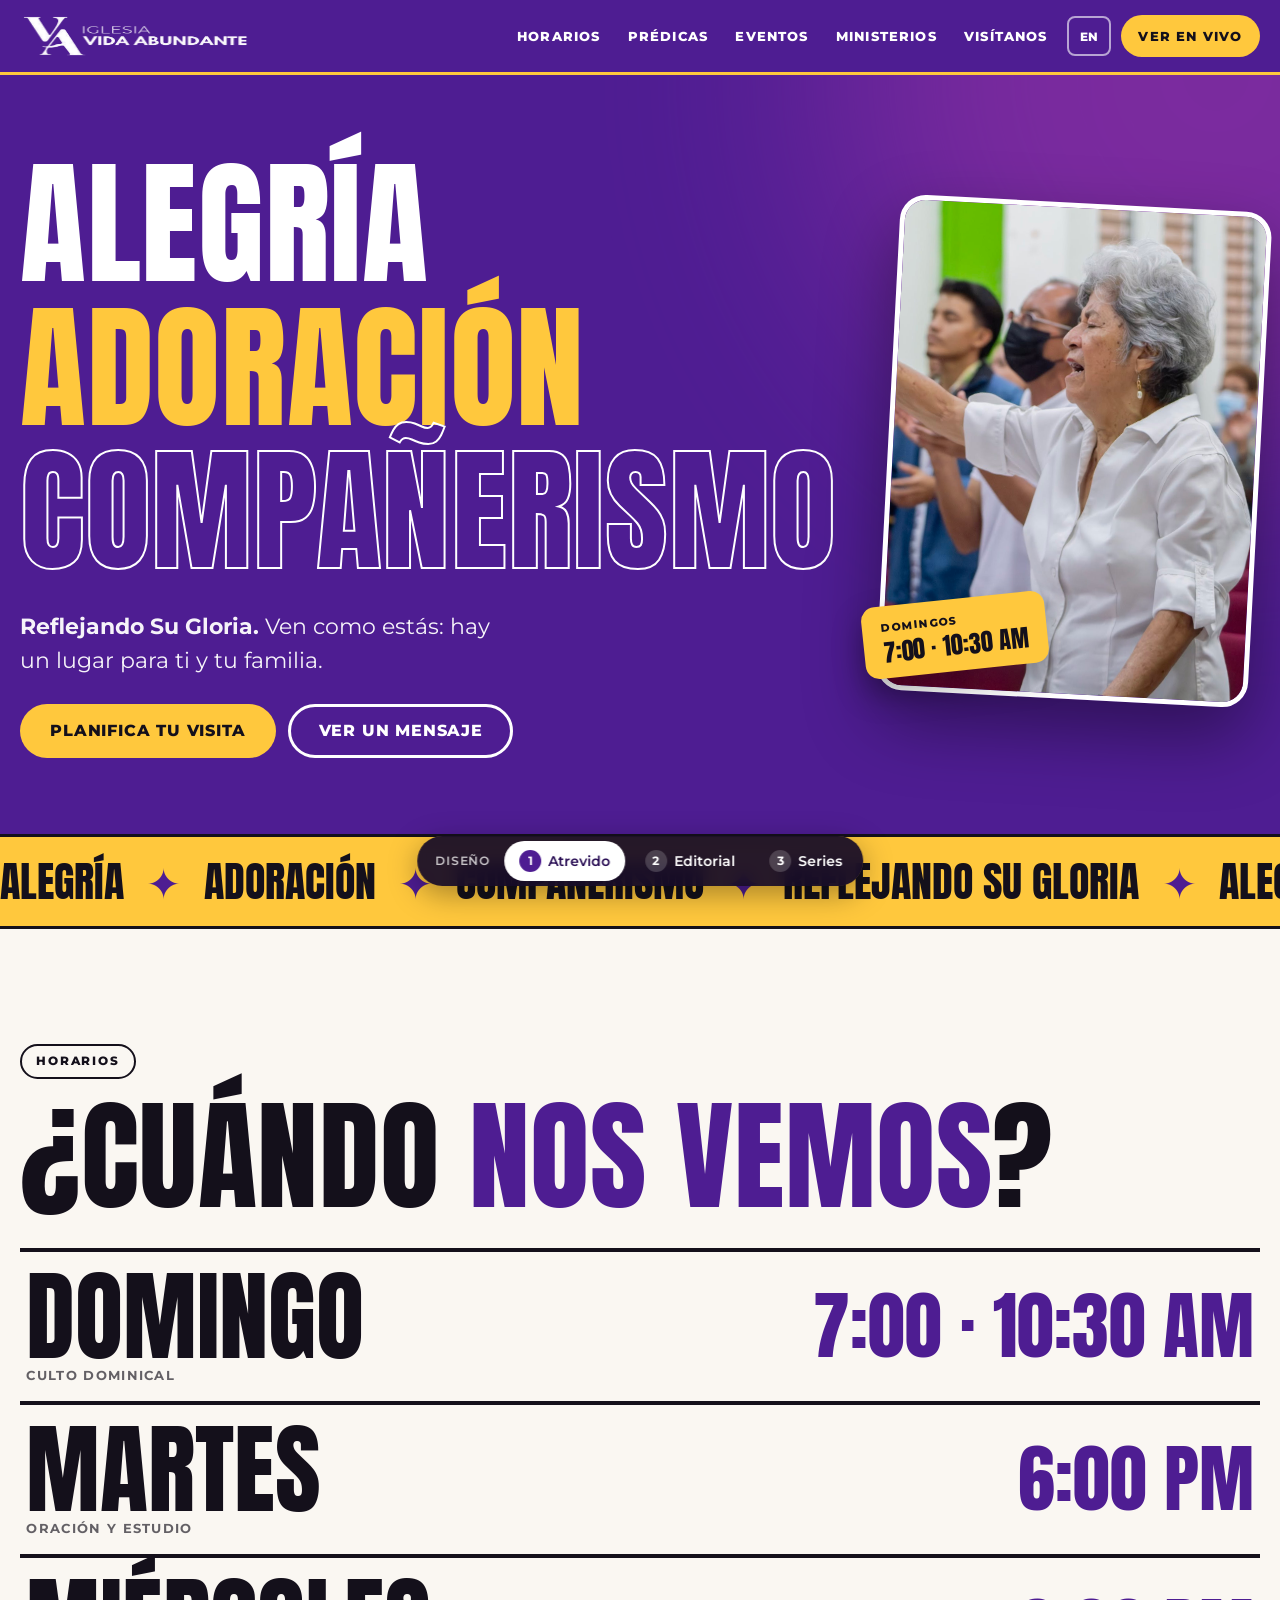
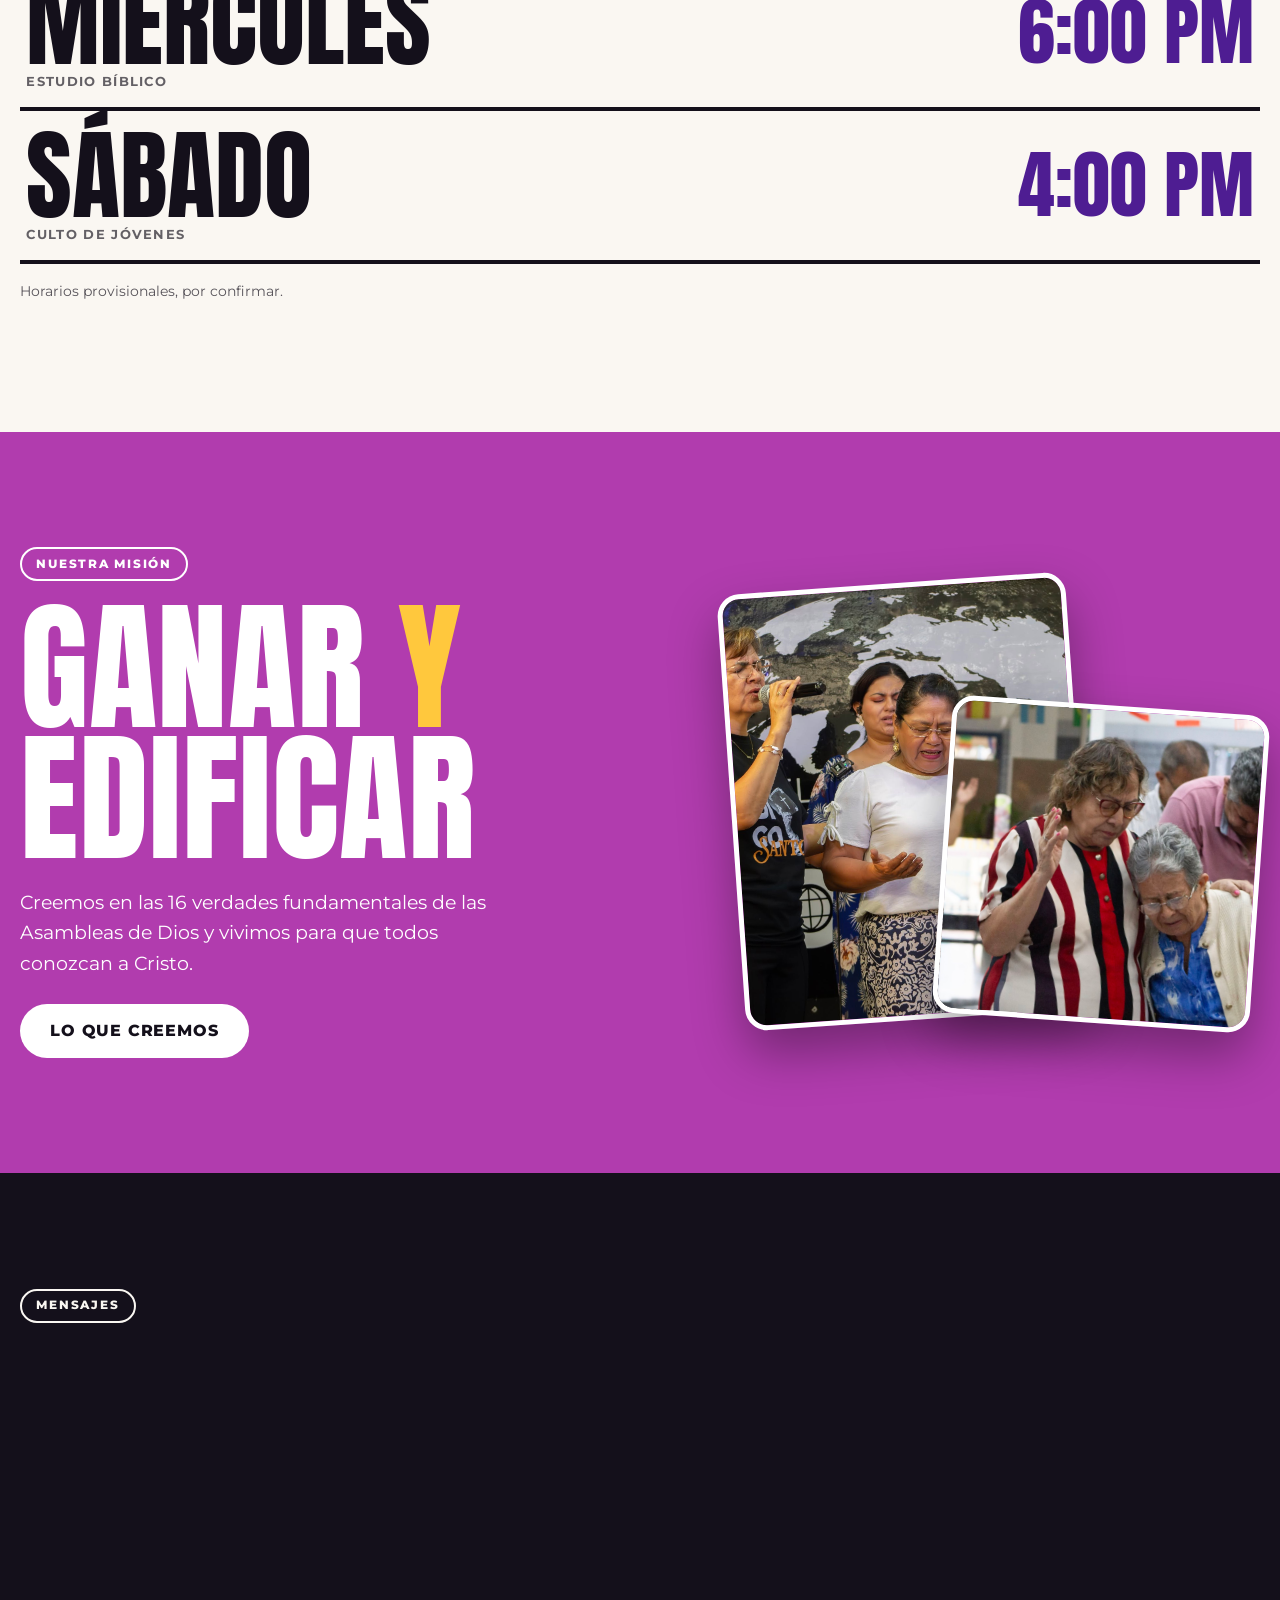
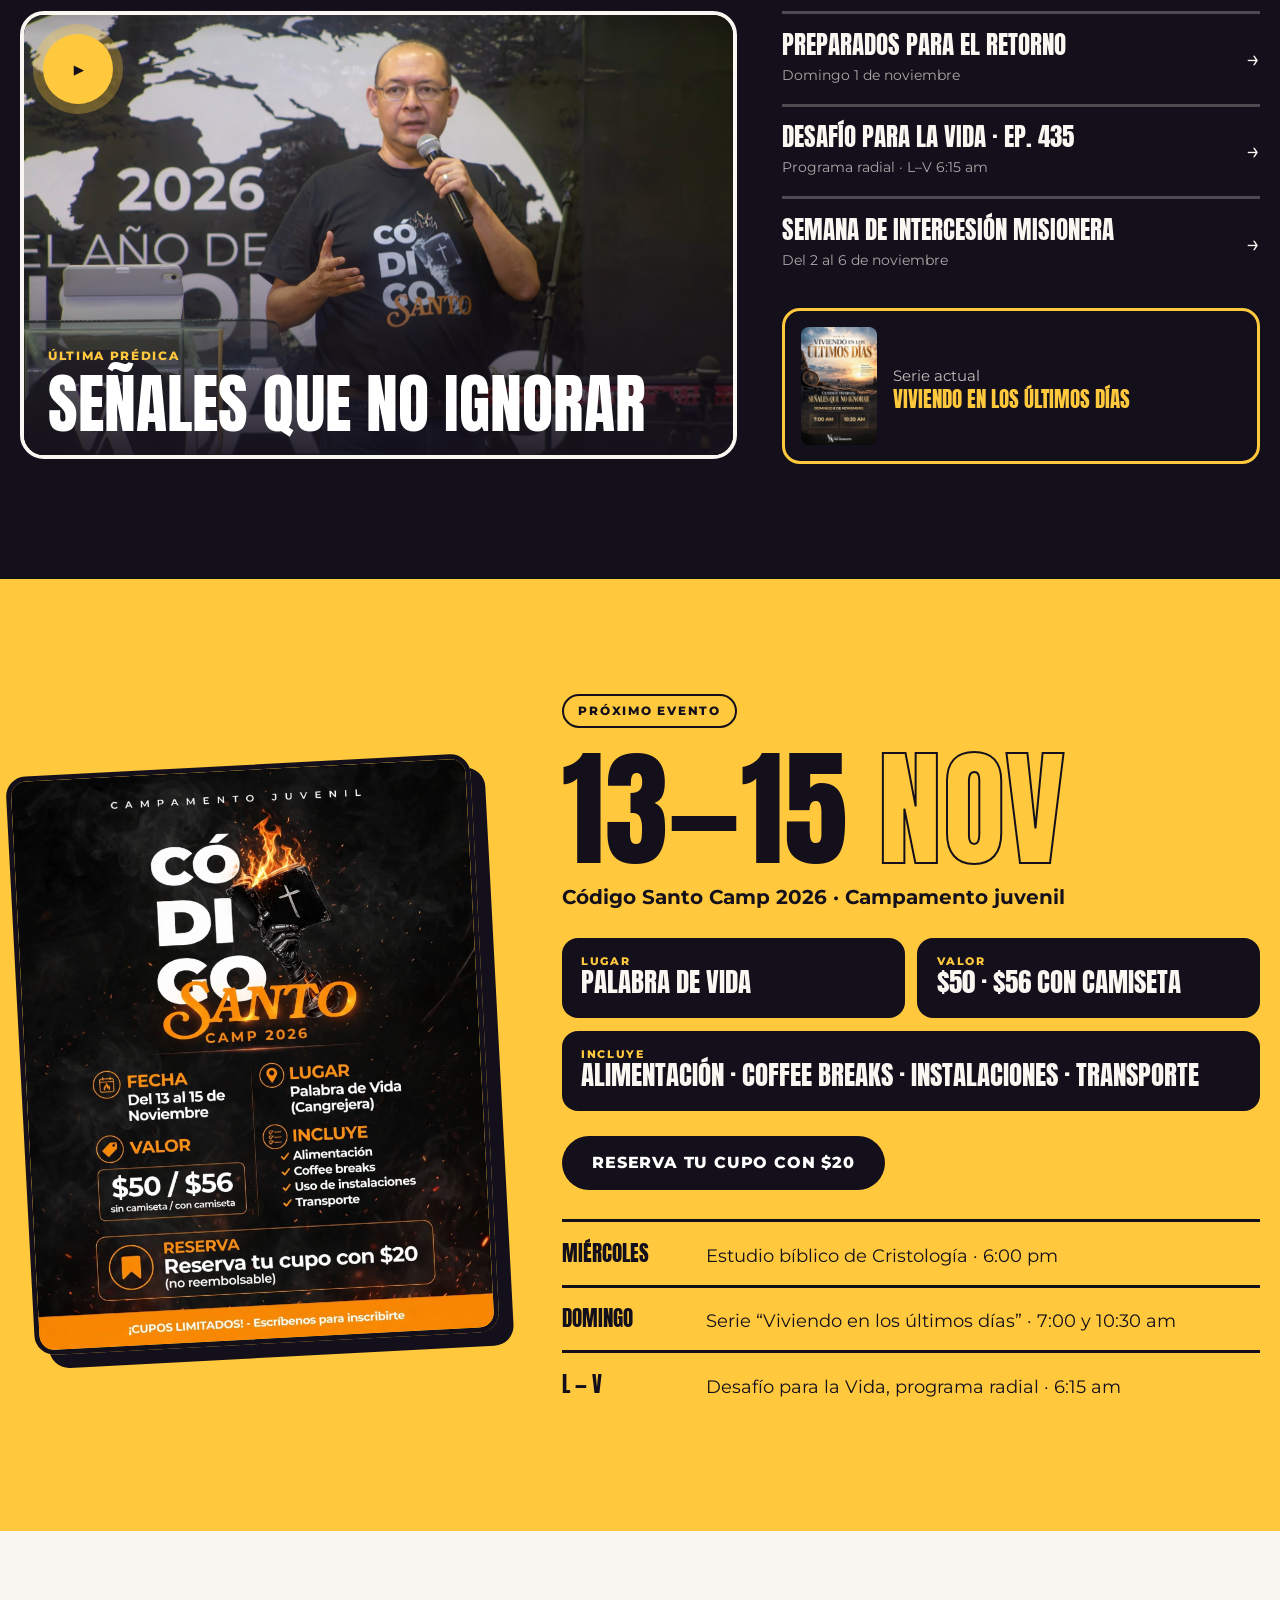
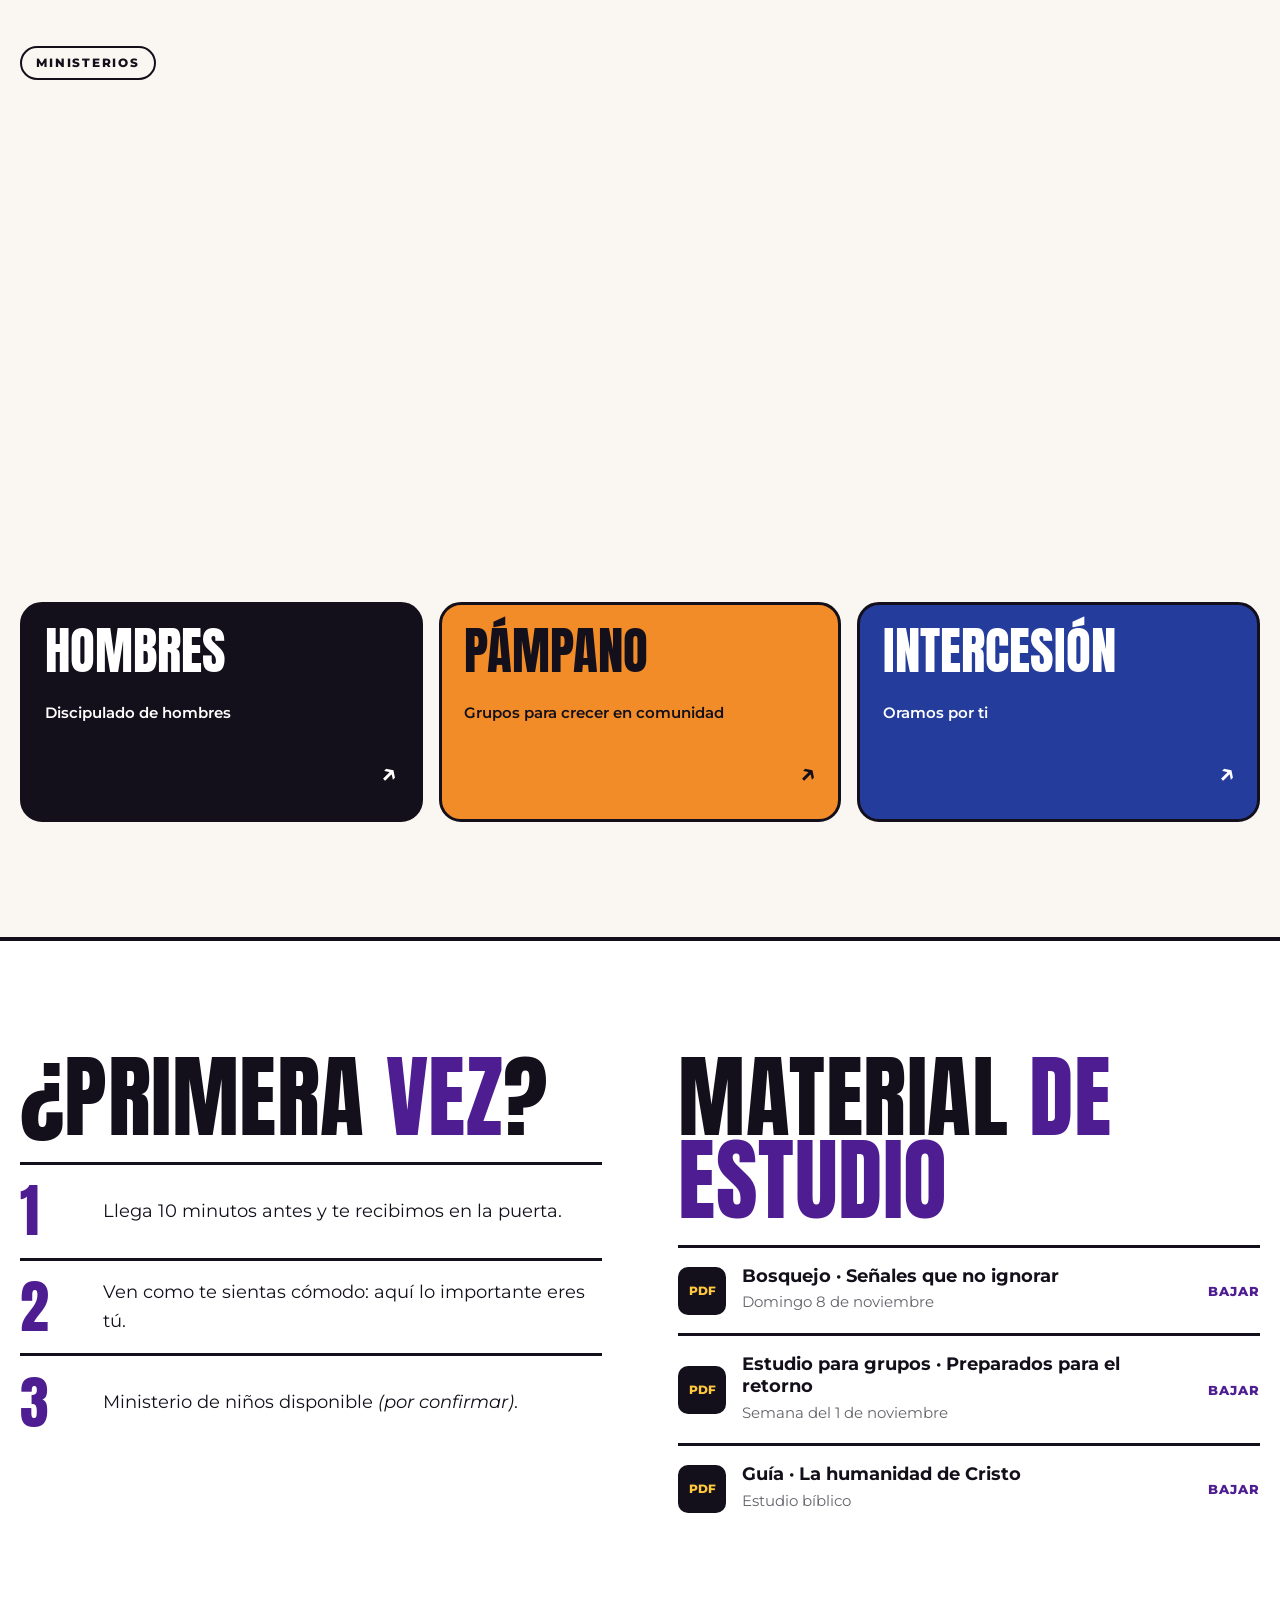
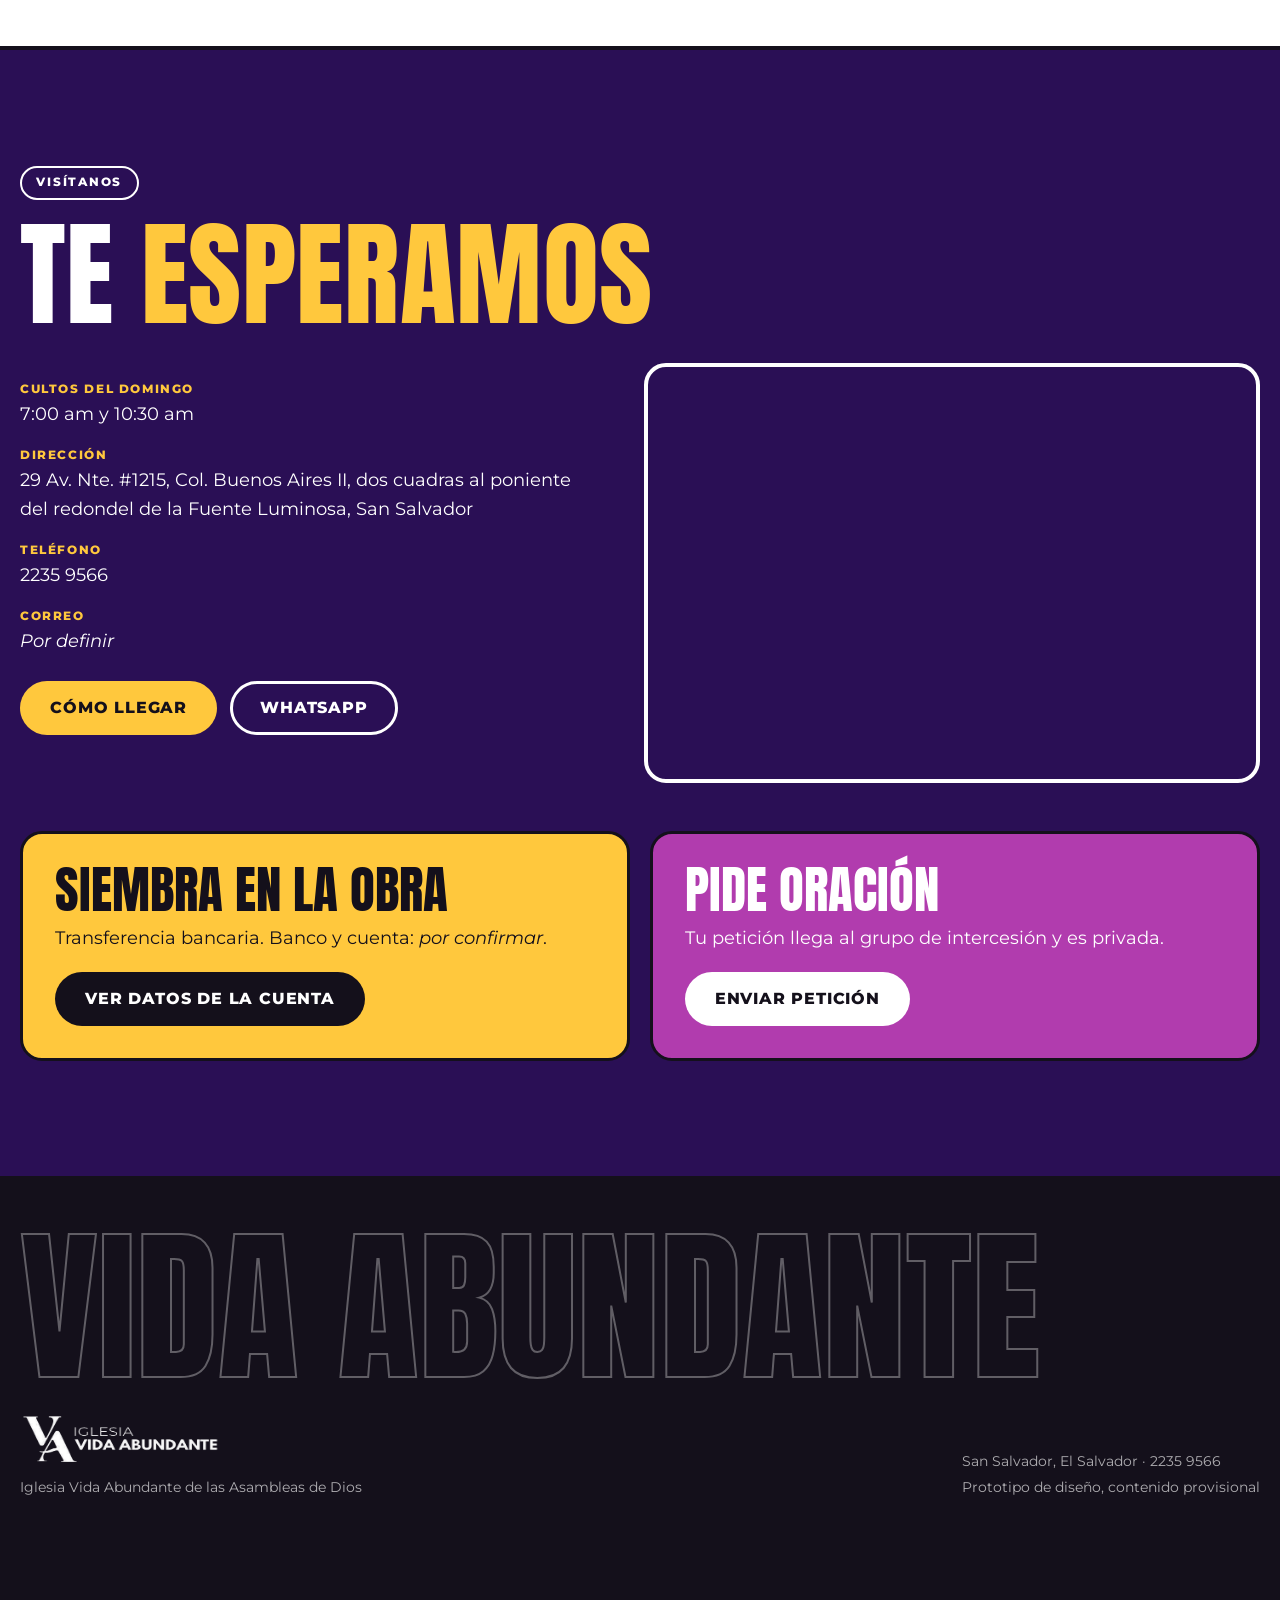
==== home-atrevido.html @ bcc6926d "Reemplazar Vibrante por Tipografico atrevido (letras enormes, bloques de color) Co-Authored-By: Clau" ====
<!doctype html>
<html lang="es">
<head>
<meta charset="utf-8">
<meta name="viewport" content="width=device-width,initial-scale=1">
<meta name="robots" content="noindex,nofollow">
<meta name="theme-color" content="#4E1D92">
<title>Iglesia Vida Abundante · Versión 1 Atrevido</title>
<link rel="icon" href="assets/monograma-blanco.png">
<link rel="preconnect" href="https://fonts.googleapis.com"><link rel="preconnect" href="https://fonts.gstatic.com" crossorigin>
<link href="https://fonts.googleapis.com/css2?family=Anton&family=Montserrat:wght@400;500;600;700;800&display=swap" rel="stylesheet">
<link rel="stylesheet" href="css/base.css">
<link rel="stylesheet" href="css/atrevido.css">
<script>document.documentElement.classList.add('js')</script>
</head>
<body data-version="atrevido">
<a class="skip" href="#contenido">Saltar al contenido</a>

<header class="hd" id="inicio">
  <div class="wrap">
    <a href="#inicio" aria-label="Iglesia Vida Abundante, inicio"><img src="assets/logo-blanco.png" alt="Iglesia Vida Abundante" width="230" height="71"></a>
    <button class="menu-btn" aria-expanded="false">Menú</button>
    <nav class="nav" data-nav aria-label="Principal">
      <a href="#horarios" data-en="Schedule">Horarios</a>
      <a href="#predicas" data-en="Messages">Prédicas</a>
      <a href="#eventos" data-en="Events">Eventos</a>
      <a href="#ministerios" data-en="Ministries">Ministerios</a>
      <a href="#visitanos" data-en="Visit us">Visítanos</a>
      <button class="lang" data-lang-toggle type="button">EN</button>
      <a class="live" href="https://www.youtube.com/" target="_blank" rel="noopener" data-en="Watch live">Ver en vivo</a>
    </nav>
  </div>
</header>

<main id="contenido">

<section class="hero" aria-label="Bienvenida">
  <div class="wrap">
    <div>
      <div class="words" aria-label="Alegría, Adoración, Compañerismo">
        <span class="big w1" data-en="Joy">Alegría</span>
        <span class="big w2" data-en="Worship">Adoración</span>
        <span class="big w3" data-en="Fellowship">Compañerismo</span>
      </div>
      <p class="sub"><b>Reflejando Su Gloria.</b> <span data-en="Come as you are: there is a place for you and your family.">Ven como estás: hay un lugar para ti y tu familia.</span></p>
      <div class="cta"><a class="btn btn-gold" href="#horarios" data-en="Plan your visit">Planifica tu visita</a><a class="btn btn-out" href="#predicas" data-en="Watch a message">Ver un mensaje</a></div>
    </div>
    <div class="pic">
      <img class="ph" src="assets/fotos/congregacion.jpg" alt="Hermana adorando con la mano levantada durante el culto" width="2048" height="1365">
      <div class="sticker"><small>Domingos</small>7:00 · 10:30 am</div>
    </div>
  </div>
</section>

<div class="marq" aria-hidden="true"><div class="tr">
  <span>Alegría<i>✦</i>Adoración<i>✦</i>Compañerismo<i>✦</i>Reflejando Su Gloria<i>✦</i></span><span>Alegría<i>✦</i>Adoración<i>✦</i>Compañerismo<i>✦</i>Reflejando Su Gloria<i>✦</i></span><span>Alegría<i>✦</i>Adoración<i>✦</i>Compañerismo<i>✦</i>Reflejando Su Gloria<i>✦</i></span><span>Alegría<i>✦</i>Adoración<i>✦</i>Compañerismo<i>✦</i>Reflejando Su Gloria<i>✦</i></span>
</div></div>

<section class="blk" id="horarios">
  <div class="wrap">
    <span class="tag" data-en="Schedule">Horarios</span>
    <h2 class="big" style="font-size:clamp(3rem,9.5vw,8rem)">¿Cuándo <span style="color:var(--purple)">nos vemos</span>?</h2>
    <div class="sched rv">
      <div class="r"><div><span class="d">Domingo</span><small>Culto dominical</small></div><span class="t">7:00 · 10:30 am</span></div>
      <div class="r"><div><span class="d">Martes</span><small>Oración y estudio</small></div><span class="t">6:00 pm</span></div>
      <div class="r"><div><span class="d">Miércoles</span><small>Estudio bíblico</small></div><span class="t">6:00 pm</span></div>
      <div class="r"><div><span class="d">Sábado</span><small>Culto de jóvenes</small></div><span class="t">4:00 pm</span></div>
    </div>
    <p class="note">Horarios provisionales, por confirmar.</p>
  </div>
</section>

<section class="blk mision" aria-label="Nuestra misión">
  <div class="wrap">
    <div class="rv">
      <span class="tag">Nuestra misión</span>
      <h2 class="big">Ganar <em>y</em> edificar</h2>
      <p>Creemos en las 16 verdades fundamentales de las Asambleas de Dios y vivimos para que todos conozcan a Cristo.</p>
      <a class="btn btn-white" href="#">Lo que creemos</a>
    </div>
    <div class="stack rv">
      <img class="a" src="assets/fotos/tarima-oracion.jpg" alt="Equipo orando junto en la tarima" loading="lazy" width="2048" height="1365">
      <img class="b" src="assets/fotos/mujeres-oracion.jpg" alt="Dos hermanas orando juntas" loading="lazy" width="2048" height="1365">
    </div>
  </div>
</section>

<section class="blk mens" id="predicas">
  <div class="wrap">
    <span class="tag" data-en="Messages">Mensajes</span>
    <h2 class="big rv"><span class="out">Escucha.</span> Estudia. <em>Comparte.</em></h2>
    <div class="mgrid">
      <a class="feat rv" href="https://www.youtube.com/" target="_blank" rel="noopener" aria-label="Ver la última prédica en YouTube">
        <img src="assets/fotos/pastor.jpg" alt="El pastor predicando" loading="lazy" width="2048" height="1365">
        <span class="play" aria-hidden="true">▶</span>
        <div class="in"><small data-en="Latest message">Última prédica</small><h3>Señales que no ignorar</h3></div>
      </a>
      <div class="rv">
        <ul class="mlist">
          <li><a href="#"><span><b>Preparados para el retorno</b><small>Domingo 1 de noviembre</small></span><span class="ar" aria-hidden="true">→</span></a></li>
          <li><a href="#"><span><b>Desafío para la Vida · Ep. 435</b><small>Programa radial · L–V 6:15 am</small></span><span class="ar" aria-hidden="true">→</span></a></li>
          <li><a href="#"><span><b>Semana de Intercesión Misionera</b><small>Del 2 al 6 de noviembre</small></span><span class="ar" aria-hidden="true">→</span></a></li>
        </ul>
        <a class="serie" href="#"><img src="assets/fotos/serie-ultimos-dias.jpg" alt="Afiche de la serie" loading="lazy" width="152" height="236"><span><small>Serie actual</small><b>Viviendo en los últimos días</b></span></a>
      </div>
    </div>
  </div>
</section>

<section class="blk evt" id="eventos">
  <div class="wrap">
    <a class="poster rv" href="#"><img src="assets/fotos/camp.jpg" alt="Afiche del Código Santo Camp 2026" loading="lazy" width="1280" height="1600"></a>
    <div class="rv">
      <span class="tag" data-en="Next event">Próximo evento</span>
      <h2 class="big">13—15 <span class="out">nov</span></h2>
      <p style="font-size:1.25rem;margin:.8rem 0 0;font-weight:700">Código Santo Camp 2026 · Campamento juvenil</p>
      <div class="chips">
        <div class="chip"><small>Lugar</small><b>Palabra de Vida</b></div>
        <div class="chip"><small>Valor</small><b>$50 · $56 con camiseta</b></div>
        <div class="chip wide"><small>Incluye</small><b>Alimentación · Coffee breaks · Instalaciones · Transporte</b></div>
      </div>
      <a class="btn btn-ink" href="#">Reserva tu cupo con $20</a>
      <ul class="others">
        <li><b>Miércoles</b><span>Estudio bíblico de Cristología · 6:00 pm</span></li>
        <li><b>Domingo</b><span>Serie “Viviendo en los últimos días” · 7:00 y 10:30 am</span></li>
        <li><b>L — V</b><span>Desafío para la Vida, programa radial · 6:15 am</span></li>
      </ul>
    </div>
  </div>
</section>

<section class="blk mins" id="ministerios">
  <div class="wrap">
    <span class="tag" data-en="Ministries">Ministerios</span>
    <h2 class="big rv">Un lugar para <em>cada etapa</em></h2>
    <div class="mgrid2">
      <a class="mn c1 rv" href="#"><b>Niños</b><span>Los pequeños también adoran</span><span class="go" aria-hidden="true">↗</span></a>
      <a class="mn c2 rv" href="#"><b>Jóvenes</b><span>Worship juvenil · sábados 4:00 pm</span><span class="go" aria-hidden="true">↗</span></a>
      <a class="mn c3 rv" href="#"><b>Mujeres</b><span>Discipulado de mujeres</span><span class="go" aria-hidden="true">↗</span></a>
      <a class="mn c4 rv" href="#"><b>Hombres</b><span>Discipulado de hombres</span><span class="go" aria-hidden="true">↗</span></a>
      <a class="mn c5 rv" href="#"><b>Pámpano</b><span>Grupos para crecer en comunidad</span><span class="go" aria-hidden="true">↗</span></a>
      <a class="mn c6 rv" href="#"><b>Intercesión</b><span>Oramos por ti</span><span class="go" aria-hidden="true">↗</span></a>
    </div>
  </div>
</section>

<section class="blk pm" id="primera-vez">
  <div class="wrap">
    <div class="rv">
      <h2 class="big">¿Primera <em>vez</em>?</h2>
      <ol class="steps">
        <li><span>Llega 10 minutos antes y te recibimos en la puerta.</span></li>
        <li><span>Ven como te sientas cómodo: aquí lo importante eres tú.</span></li>
        <li><span>Ministerio de niños disponible <i>(por confirmar)</i>.</span></li>
      </ol>
    </div>
    <div class="rv">
      <h2 class="big">Material <em>de estudio</em></h2>
      <ul class="pdfs">
        <li><a href="#"><span class="ic">PDF</span><span><b>Bosquejo · Señales que no ignorar</b><small>Domingo 8 de noviembre</small></span><span class="dl">Bajar</span></a></li>
        <li><a href="#"><span class="ic">PDF</span><span><b>Estudio para grupos · Preparados para el retorno</b><small>Semana del 1 de noviembre</small></span><span class="dl">Bajar</span></a></li>
        <li><a href="#"><span class="ic">PDF</span><span><b>Guía · La humanidad de Cristo</b><small>Estudio bíblico</small></span><span class="dl">Bajar</span></a></li>
      </ul>
    </div>
  </div>
</section>

<section class="blk vis" id="visitanos">
  <div class="wrap">
    <span class="tag" data-en="Visit us">Visítanos</span>
    <h2 class="big rv">Te <em>esperamos</em></h2>
    <div class="vgrid">
      <div class="rv">
        <dl>
          <dt>Cultos del domingo</dt><dd>7:00 am y 10:30 am</dd>
          <dt>Dirección</dt><dd>29 Av. Nte. #1215, Col. Buenos Aires II, dos cuadras al poniente del redondel de la Fuente Luminosa, San Salvador</dd>
          <dt>Teléfono</dt><dd>2235 9566</dd>
          <dt>Correo</dt><dd><i>Por definir</i></dd>
        </dl>
        <div class="cta"><a class="btn btn-gold" href="https://www.google.com/maps/search/?api=1&query=29+Av+Nte+1215+San+Salvador" target="_blank" rel="noopener" data-en="How to get here">Cómo llegar</a><a class="btn btn-out" href="#">WhatsApp</a></div>
      </div>
      <iframe class="map rv" title="Mapa de la iglesia" loading="lazy" src="https://maps.google.com/maps?q=29+Av+Nte+1215+San+Salvador+El+Salvador&output=embed"></iframe>
    </div>
    <div class="pair">
      <div class="cardx g rv"><h3>Siembra en la obra</h3><p>Transferencia bancaria. Banco y cuenta: <i>por confirmar</i>.</p><a class="btn btn-ink" href="#">Ver datos de la cuenta</a></div>
      <div class="cardx m rv"><h3>Pide oración</h3><p>Tu petición llega al grupo de intercesión y es privada.</p><a class="btn btn-white" href="#">Enviar petición</a></div>
    </div>
  </div>
</section>
</main>

<footer>
  <div class="wrap" style="display:block"><p class="huge" aria-hidden="true">Vida Abundante</p></div>
  <div class="wrap">
    <div><img src="assets/logo-blanco.png" alt="Iglesia Vida Abundante" width="200" height="62"><p>Iglesia Vida Abundante de las Asambleas de Dios</p></div>
    <div><p>San Salvador, El Salvador · 2235 9566</p><p>Prototipo de diseño, contenido provisional</p></div>
  </div>
</footer>

<script>
(function(){
  var els=[].slice.call(document.querySelectorAll('.rv'));
  if('IntersectionObserver' in window && !matchMedia('(prefers-reduced-motion: reduce)').matches){
    var io=new IntersectionObserver(function(es){es.forEach(function(e){if(e.isIntersecting){e.target.classList.add('in');io.unobserve(e.target)}})},{threshold:.1});
    els.forEach(function(e){io.observe(e)});
  } else { els.forEach(function(e){e.classList.add('in')}); }
})();
</script>
<script src="js/common.js"></script>
</body>
</html>
---- css/base.css ----
/* Base compartida por las 3 versiones */
:root{
  --p900:#2a0f55; --p800:#3a1470; --p700:#4E1D92; --p600:#612499; --p500:#70279A;
  --m500:#9534A7; --m400:#B13CAE; --gold:#FFC83D; --orange:#F28C28; --ink:#1c1230; --paper:#fff;
}
*,*::before,*::after{box-sizing:border-box}
html{scroll-behavior:smooth;-webkit-text-size-adjust:100%}
body{margin:0;font-family:'Montserrat',system-ui,-apple-system,'Segoe UI',sans-serif;font-size:17px;line-height:1.6;color:var(--ink);background:#fff;padding-bottom:84px}
img,svg,iframe,video{max-width:100%}
img{height:auto}
a{color:inherit}
h1,h2,h3,h4{line-height:1.15;margin:0 0 .5em}
p{margin:0 0 1em}
.container{width:min(1160px,100% - 2rem);margin-inline:auto}
.sr-only{position:absolute;width:1px;height:1px;overflow:hidden;clip:rect(0 0 0 0);white-space:nowrap}
.btn{display:inline-flex;align-items:center;justify-content:center;gap:.5rem;min-height:48px;padding:.7rem 1.4rem;border-radius:999px;font:700 1rem/1 'Montserrat',sans-serif;text-decoration:none;border:2px solid transparent;cursor:pointer;transition:transform .15s,box-shadow .15s,background .15s}
.btn:hover{transform:translateY(-2px)}
.btn:focus-visible,a:focus-visible,button:focus-visible,summary:focus-visible,input:focus-visible,textarea:focus-visible{outline:3px solid var(--gold);outline-offset:3px}
.skip{position:absolute;left:-999px;top:0;background:#fff;color:#000;padding:.75rem 1rem;z-index:200}
.skip:focus{left:8px;top:8px}
.menu-btn{display:none}
iframe.map{width:100%;height:100%;min-height:300px;border:0;border-radius:18px}

/* Selector de versión */
.vsw{position:fixed;left:50%;bottom:14px;transform:translateX(-50%);z-index:90;display:flex;align-items:center;gap:4px;padding:5px;border-radius:999px;background:rgba(20,10,40,.92);color:#fff;box-shadow:0 8px 30px rgba(0,0,0,.35);backdrop-filter:blur(8px);max-width:calc(100% - 100px)}
.vsw-label{font-size:.72rem;letter-spacing:.08em;text-transform:uppercase;padding:0 .6rem 0 .8rem;opacity:.75;font-weight:600}
.vsw a{display:flex;align-items:center;gap:.45rem;text-decoration:none;color:#fff;font-weight:600;font-size:.88rem;padding:.55rem .95rem;border-radius:999px;white-space:nowrap}
.vsw a b{display:grid;place-items:center;width:22px;height:22px;border-radius:50%;background:rgba(255,255,255,.18);font-size:.78rem}
.vsw a[aria-current="page"]{background:#fff;color:#2a0f55}
.vsw a[aria-current="page"] b{background:var(--p700);color:#fff}
.vsw a:hover:not([aria-current]){background:rgba(255,255,255,.14)}
@media(max-width:640px){
  body{font-size:16.5px}
  .vsw{left:10px;transform:none;max-width:calc(100% - 76px)}
  .vsw-label{display:none}
  .vsw a{padding:.55rem .7rem;font-size:.82rem}
  .menu-btn{display:inline-flex}
}
@media(prefers-reduced-motion:reduce){*,*::before,*::after{animation:none!important;transition:none!important;scroll-behavior:auto!important}}
---- css/atrevido.css ----
/* Versión 1 · Tipográfico atrevido: letras enormes, bloques de color plano, fotos inclinadas, cinta en movimiento */
:root{--purple:#4E1D92;--deep:#2A0F55;--mag:#B13CAE;--gold:#FFC83D;--ink:#14101B;--paper:#FAF7F2;--orange:#F28C28;--blue:#243C9C;--anton:'Anton','Impact','Arial Narrow',sans-serif}
body{background:var(--paper);color:var(--ink);font-size:18px}
.wrap{width:min(1240px,100% - 2.4rem);margin-inline:auto}
.big{font-family:var(--anton);font-weight:400;text-transform:uppercase;letter-spacing:.005em;line-height:.93;margin:0}
.out{color:transparent;-webkit-text-stroke:2px currentColor}
.tag{display:inline-block;font:800 .78rem/1 'Montserrat',sans-serif;letter-spacing:.14em;text-transform:uppercase;padding:.55rem .9rem;border:2px solid currentColor;border-radius:999px;margin-bottom:1.3rem}
.blk{padding:clamp(4.5rem,9vw,8rem) 0;position:relative}
.btn{border-width:3px;text-transform:uppercase;letter-spacing:.05em;font-weight:800;min-height:54px;padding-inline:1.7rem}
.btn-gold{background:var(--gold);color:var(--ink)}
.btn-ink{background:var(--ink);color:#fff}
.btn-white{background:#fff;color:var(--ink)}
.btn-out{border-color:currentColor;background:transparent;color:inherit}
.btn-out:hover{background:#fff;color:var(--ink)}
.js .rv{opacity:0;transform:translateY(26px);transition:opacity .7s ease,transform .7s cubic-bezier(.2,.7,.2,1)}
.js .rv.in{opacity:1;transform:none}

/* Encabezado */
.hd{position:sticky;top:0;z-index:60;background:var(--purple);color:#fff;border-bottom:3px solid var(--gold)}
.hd .wrap{display:flex;align-items:center;justify-content:space-between;gap:1rem;min-height:72px}
.hd img{height:42px;display:block}
.nav{display:flex;align-items:center;gap:.1rem}
.nav a{text-decoration:none;font-weight:800;font-size:.82rem;letter-spacing:.09em;text-transform:uppercase;padding:.6rem .8rem;border-radius:8px}
.nav a:hover{background:rgba(255,255,255,.16)}
.nav .live{background:var(--gold);color:var(--ink);margin-left:.5rem;border-radius:999px;padding:.65rem 1.1rem}
.lang{background:transparent;color:#fff;border:2px solid rgba(255,255,255,.6);border-radius:8px;padding:.4rem .7rem;font:800 .78rem 'Montserrat';cursor:pointer;min-height:40px;margin-left:.3rem}
.menu-btn{background:var(--gold);color:var(--ink);border:0;border-radius:8px;height:44px;padding:0 1.1rem;align-items:center;font:800 .85rem 'Montserrat';letter-spacing:.08em;text-transform:uppercase;cursor:pointer}

/* Hero */
.hero{background:var(--purple);color:#fff;overflow:hidden;padding:clamp(3rem,6vw,5rem) 0 clamp(3rem,6vw,5.5rem);position:relative}
.hero::before{content:"";position:absolute;width:60vmax;height:60vmax;border-radius:50%;background:var(--mag);filter:blur(120px);opacity:.45;right:-25vmax;top:-30vmax}
.hero .wrap{position:relative;display:grid;grid-template-columns:minmax(0,max-content) minmax(0,1fr);gap:clamp(1.5rem,4vw,3.5rem);align-items:center}
.words .big{display:block;white-space:nowrap;font-size:clamp(3.4rem,10.6vw,9.6rem);line-height:1.06}
.words .w1{color:#fff}.words .w2{color:var(--gold)}
.words .w3{color:transparent;-webkit-text-stroke:2px #fff}
.sub{font-size:clamp(1.05rem,2vw,1.35rem);max-width:30rem;margin:1.6rem 0 1.6rem;opacity:.95}
.cta{display:flex;flex-wrap:wrap;gap:.8rem}
.pic{position:relative;justify-self:center;width:min(100%,380px)}
.pic img.ph{width:100%;aspect-ratio:3/4;object-fit:cover;object-position:60% 20%;border-radius:26px;transform:rotate(3deg);border:5px solid #fff;box-shadow:0 30px 70px rgba(0,0,0,.4)}
.sticker{position:absolute;left:-1.6rem;bottom:2.2rem;background:var(--gold);color:var(--ink);padding:.9rem 1.2rem;border-radius:14px;transform:rotate(-6deg);box-shadow:0 14px 30px rgba(0,0,0,.35);font-family:var(--anton);text-transform:uppercase;line-height:1;font-size:1.5rem}
.sticker small{display:block;font:800 .68rem 'Montserrat';letter-spacing:.12em;margin-bottom:.35rem}

/* Cinta */
.marq{background:var(--gold);color:var(--ink);overflow:hidden;white-space:nowrap;border-block:3px solid var(--ink)}
.marq .tr{display:inline-block;animation:mq 30s linear infinite}
.marq span{font-family:var(--anton);text-transform:uppercase;font-size:clamp(1.5rem,3.4vw,2.6rem);padding:.7rem 0;display:inline-block}
.marq i{font-style:normal;margin:0 1.4rem;color:var(--purple)}
@keyframes mq{to{transform:translateX(-50%)}}

/* Horarios */
.sched{margin-top:2.2rem;border-bottom:4px solid var(--ink)}
.sched .r{display:grid;grid-template-columns:1fr auto;gap:1rem;align-items:center;padding:1.1rem .4rem;border-top:4px solid var(--ink);transition:background .25s,color .25s,padding .25s}
.sched .r:hover{background:var(--ink);color:var(--paper);padding-inline:1.4rem}
.sched .d{font-family:var(--anton);text-transform:uppercase;font-size:clamp(2.6rem,8vw,6.2rem);line-height:.95}
.sched .t{font-family:var(--anton);text-transform:uppercase;font-size:clamp(2rem,6vw,4.6rem);line-height:1;color:var(--purple);text-align:right}
.sched .r:hover .t{color:var(--gold)}
.sched small{display:block;font:700 .82rem 'Montserrat';letter-spacing:.1em;text-transform:uppercase;opacity:.65}
.note{font-size:.9rem;opacity:.7;margin-top:1rem}

/* Misión */
.mision{background:var(--mag);color:#fff;overflow:hidden}
.mision .wrap{display:grid;grid-template-columns:1.1fr .9fr;gap:clamp(2rem,5vw,4rem);align-items:center}
.mision h2{font-size:clamp(3.6rem,11vw,9.5rem)}
.mision h2 em{font-style:normal;color:var(--gold)}
.mision p{font-size:1.2rem;max-width:30rem;margin:1.4rem 0 1.6rem}
.stack{position:relative;min-height:440px}
.stack img{position:absolute;object-fit:cover;border:5px solid #fff;border-radius:22px;box-shadow:0 24px 50px rgba(0,0,0,.35)}
.stack .a{width:66%;aspect-ratio:4/5;left:0;top:0;transform:rotate(-4deg)}
.stack .b{width:60%;aspect-ratio:1;right:0;bottom:0;transform:rotate(4deg)}

/* Mensajes */
.mens{background:var(--ink);color:var(--paper)}
.mens h2{font-size:clamp(3rem,9.5vw,8rem)}
.mens h2 .out{-webkit-text-stroke:2px var(--paper)}
.mens h2 em{font-style:normal;color:var(--gold)}
.mgrid{display:grid;grid-template-columns:1.5fr 1fr;gap:clamp(1.4rem,3.5vw,3rem);margin-top:2.6rem}
.feat{position:relative;display:block;border-radius:24px;overflow:hidden;aspect-ratio:16/10;color:#fff;text-decoration:none;isolation:isolate;border:4px solid var(--paper)}
.feat img{position:absolute;inset:0;width:100%;height:100%;object-fit:cover;z-index:-2;transition:transform .7s}
.feat:hover img{transform:scale(1.05)}
.feat::after{content:"";position:absolute;inset:0;z-index:-1;background:linear-gradient(0deg,rgba(20,16,27,.9),transparent 55%)}
.feat .in{position:absolute;left:1.5rem;right:1.5rem;bottom:1.3rem}
.feat h3{font-family:var(--anton);font-weight:400;text-transform:uppercase;font-size:clamp(2.2rem,5vw,4rem);line-height:.95;margin:.3rem 0 0}
.feat small{font:800 .74rem 'Montserrat';letter-spacing:.14em;text-transform:uppercase;color:var(--gold)}
.play{position:absolute;top:1.2rem;left:1.2rem;width:70px;height:70px;border-radius:50%;background:var(--gold);color:var(--ink);display:grid;place-items:center;font-size:1.5rem;box-shadow:0 0 0 10px rgba(255,200,61,.3)}
.mlist{list-style:none;margin:0;padding:0}
.mlist li{border-top:3px solid rgba(250,247,242,.25)}
.mlist a{display:grid;grid-template-columns:1fr auto;gap:1rem;align-items:center;padding:1.1rem 0;text-decoration:none}
.mlist b{font-family:var(--anton);font-weight:400;text-transform:uppercase;font-size:1.55rem;line-height:1.05}
.mlist small{display:block;opacity:.65;font-size:.88rem}
.mlist a:hover b{color:var(--gold)}
.mlist .ar{font-size:1.5rem}
.serie{display:flex;gap:1rem;align-items:center;margin-top:1.2rem;padding:1rem;border:3px solid var(--gold);border-radius:18px;text-decoration:none}
.serie img{width:76px;border-radius:8px;flex:none}
.serie b{font-family:var(--anton);font-weight:400;text-transform:uppercase;font-size:1.3rem;line-height:1.05;display:block;color:var(--gold)}
.serie small{opacity:.75}

/* Eventos */
.evt{background:var(--gold);color:var(--ink)}
.evt .wrap{display:grid;grid-template-columns:.8fr 1.2fr;gap:clamp(2rem,6vw,5rem);align-items:center}
.evt .poster img{width:100%;border-radius:20px;transform:rotate(-3deg);border:5px solid var(--ink);box-shadow:14px 14px 0 var(--ink);display:block}
.evt h2{font-size:clamp(3.4rem,10vw,8.4rem)}
.evt h2 .out{-webkit-text-stroke:2px var(--ink)}
.chips{display:grid;grid-template-columns:repeat(2,1fr);gap:.8rem;margin:1.6rem 0}
.chip{background:var(--ink);color:var(--paper);border-radius:16px;padding:1rem 1.2rem}
.chip small{display:block;font:800 .7rem 'Montserrat';letter-spacing:.14em;text-transform:uppercase;color:var(--gold)}
.chip b{font-family:var(--anton);font-weight:400;text-transform:uppercase;font-size:1.7rem;line-height:1.05}
.chip.wide{grid-column:span 2}
.others{list-style:none;margin:1.8rem 0 0;padding:0}
.others li{display:grid;grid-template-columns:8rem 1fr;gap:1rem;padding:.9rem 0;border-top:3px solid var(--ink);align-items:baseline}
.others b{font-family:var(--anton);font-weight:400;text-transform:uppercase;font-size:1.3rem}

/* Ministerios */
.mins h2{font-size:clamp(3rem,9.5vw,8rem)}
.mins h2 em{font-style:normal;color:var(--purple)}
.mgrid2{display:grid;grid-template-columns:repeat(3,1fr);gap:1rem;margin-top:2.4rem}
.mn{display:flex;flex-direction:column;justify-content:space-between;min-height:220px;padding:1.4rem;border-radius:22px;text-decoration:none;border:3px solid var(--ink);transition:transform .25s,box-shadow .25s}
.mn:hover{transform:translate(-5px,-5px) rotate(-1deg);box-shadow:8px 8px 0 var(--ink)}
.mn b{font-family:var(--anton);font-weight:400;text-transform:uppercase;font-size:clamp(2.2rem,4vw,3.2rem);line-height:.95}
.mn span{font-weight:600;font-size:.95rem}
.mn .go{align-self:flex-end;font-size:1.8rem}
.c1{background:var(--gold)}.c2{background:var(--mag);color:#fff}.c3{background:var(--purple);color:#fff}
.c4{background:var(--ink);color:#fff}.c5{background:var(--orange)}.c6{background:var(--blue);color:#fff}

/* Primera vez / material */
.pm{background:#fff;border-block:4px solid var(--ink)}
.pm .wrap{display:grid;grid-template-columns:1fr 1fr;gap:clamp(2rem,6vw,5rem)}
.pm h2{font-size:clamp(2.8rem,7vw,5.6rem);margin-bottom:1.4rem}
.pm h2 em{font-style:normal;color:var(--purple)}
.steps{list-style:none;margin:0;padding:0;counter-reset:s}
.steps li{counter-increment:s;display:grid;grid-template-columns:4.2rem 1fr;gap:1rem;padding:1.1rem 0;border-top:3px solid var(--ink);align-items:center}
.steps li::before{content:counter(s);font-family:var(--anton);font-size:3.6rem;line-height:1;color:var(--purple)}
.pdfs{list-style:none;margin:0;padding:0}
.pdfs a{display:grid;grid-template-columns:auto 1fr auto;gap:1rem;align-items:center;padding:1.05rem 0;border-top:3px solid var(--ink);text-decoration:none}
.pdfs .ic{width:48px;height:48px;border-radius:10px;background:var(--ink);color:var(--gold);display:grid;place-items:center;font:800 .75rem 'Montserrat'}
.pdfs b{display:block;line-height:1.25}
.pdfs small{opacity:.65}
.pdfs .dl{font:800 .82rem 'Montserrat';letter-spacing:.08em;text-transform:uppercase;color:var(--purple)}
.pdfs a:hover b{color:var(--purple)}

/* Visítanos */
.vis{background:var(--deep);color:#fff}
.vis h2{font-size:clamp(3rem,9vw,7.4rem)}
.vis h2 em{font-style:normal;color:var(--gold)}
.vgrid{display:grid;grid-template-columns:1fr 1.1fr;gap:clamp(2rem,5vw,4rem);margin-top:2.2rem}
.vgrid dl{margin:0 0 1.6rem}
.vgrid dt{font:800 .72rem 'Montserrat';letter-spacing:.14em;text-transform:uppercase;color:var(--gold);margin-top:1.2rem}
.vgrid dd{margin:.2rem 0 0;font-size:1.15rem}
.vgrid .map{border-radius:22px;border:4px solid #fff;min-height:420px;height:100%}
.pair{display:grid;grid-template-columns:1fr 1fr;gap:1.2rem;margin-top:3rem}
.cardx{padding:2rem;border-radius:22px;border:3px solid var(--ink)}
.cardx h3{font-family:var(--anton);font-weight:400;text-transform:uppercase;font-size:clamp(2.2rem,4vw,3.2rem);line-height:.95;margin:0 0 .6rem}
.cardx p{margin:0 0 1.2rem}
.cardx.g{background:var(--gold);color:var(--ink)}
.cardx.m{background:var(--mag);color:#fff}

footer{background:var(--ink);color:#fff;padding:3.5rem 0 7rem;overflow:hidden}
footer .huge{font-family:var(--anton);text-transform:uppercase;font-size:clamp(3.4rem,13vw,11rem);line-height:.9;color:transparent;-webkit-text-stroke:2px rgba(255,255,255,.5);white-space:nowrap;margin:0 0 2rem}
footer .wrap{display:flex;flex-wrap:wrap;gap:1.5rem;justify-content:space-between;align-items:flex-end}
footer img{height:50px}
footer p{margin:.2rem 0;opacity:.65;font-size:.9rem}

@media(max-width:960px){
  .hero .wrap,.mision .wrap,.mgrid,.evt .wrap,.pm .wrap,.vgrid,.pair{grid-template-columns:1fr}
  .words .big{font-size:clamp(3rem,14.4vw,8rem)}
  .pic{justify-self:start;width:min(70%,340px);margin-top:1.5rem}
  .stack{min-height:380px}
  .mgrid2{grid-template-columns:1fr 1fr}
  .evt .poster{max-width:380px}
}
@media(max-width:760px){
  .nav{position:absolute;left:0;right:0;top:100%;background:var(--deep);flex-direction:column;align-items:stretch;padding:.6rem 1.2rem 1.4rem;display:none;border-bottom:3px solid var(--gold)}
  .nav.open{display:flex}
  .nav a{padding:1rem .2rem;font-size:1rem;border-bottom:1px solid rgba(255,255,255,.18);border-radius:0}
  .nav .live{margin:.9rem 0 0;text-align:center;border-radius:999px;border:0}
  .nav .lang{align-self:flex-start;margin:.9rem 0 0}
  .mgrid2{grid-template-columns:1fr}
  .mn{min-height:170px}
  .chips{grid-template-columns:1fr}.chip.wide{grid-column:auto}
  .sched .r{grid-template-columns:1fr}.sched .t{text-align:left}
  .others li{grid-template-columns:1fr;gap:.2rem}
}
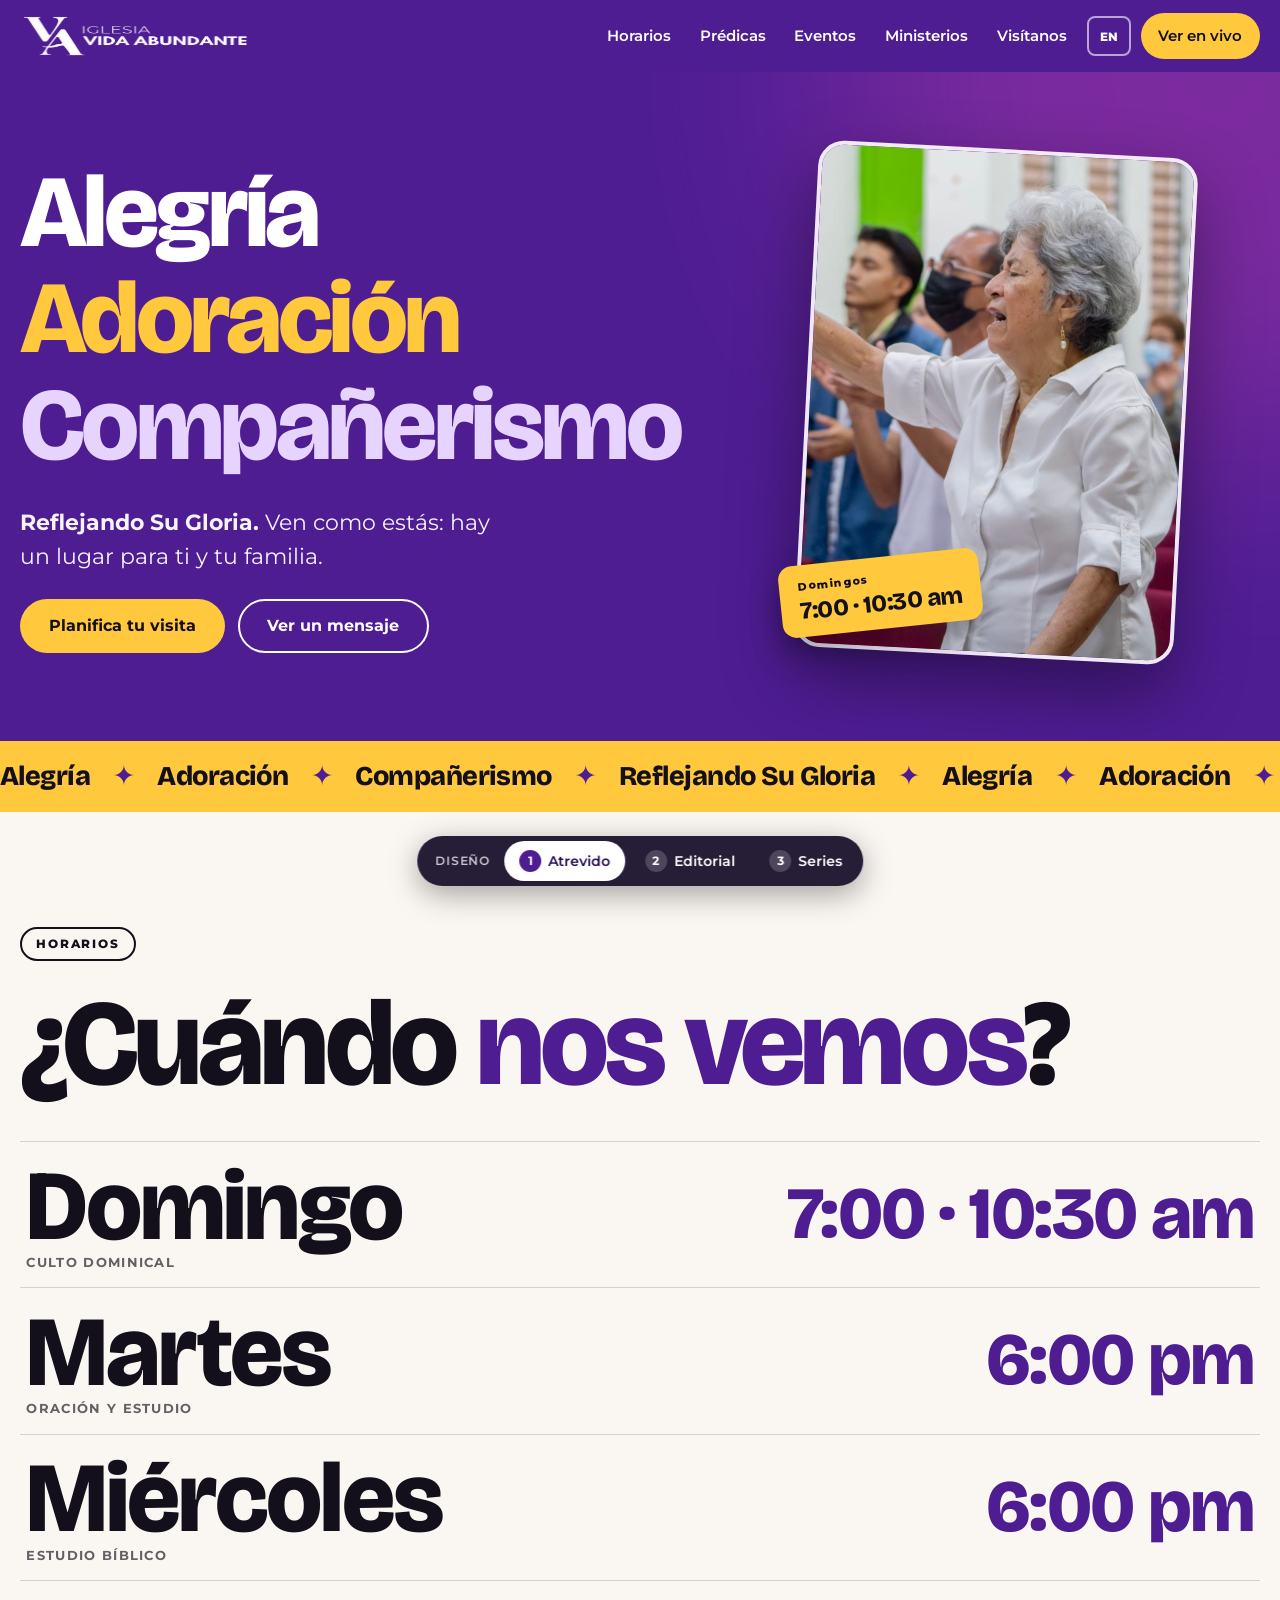
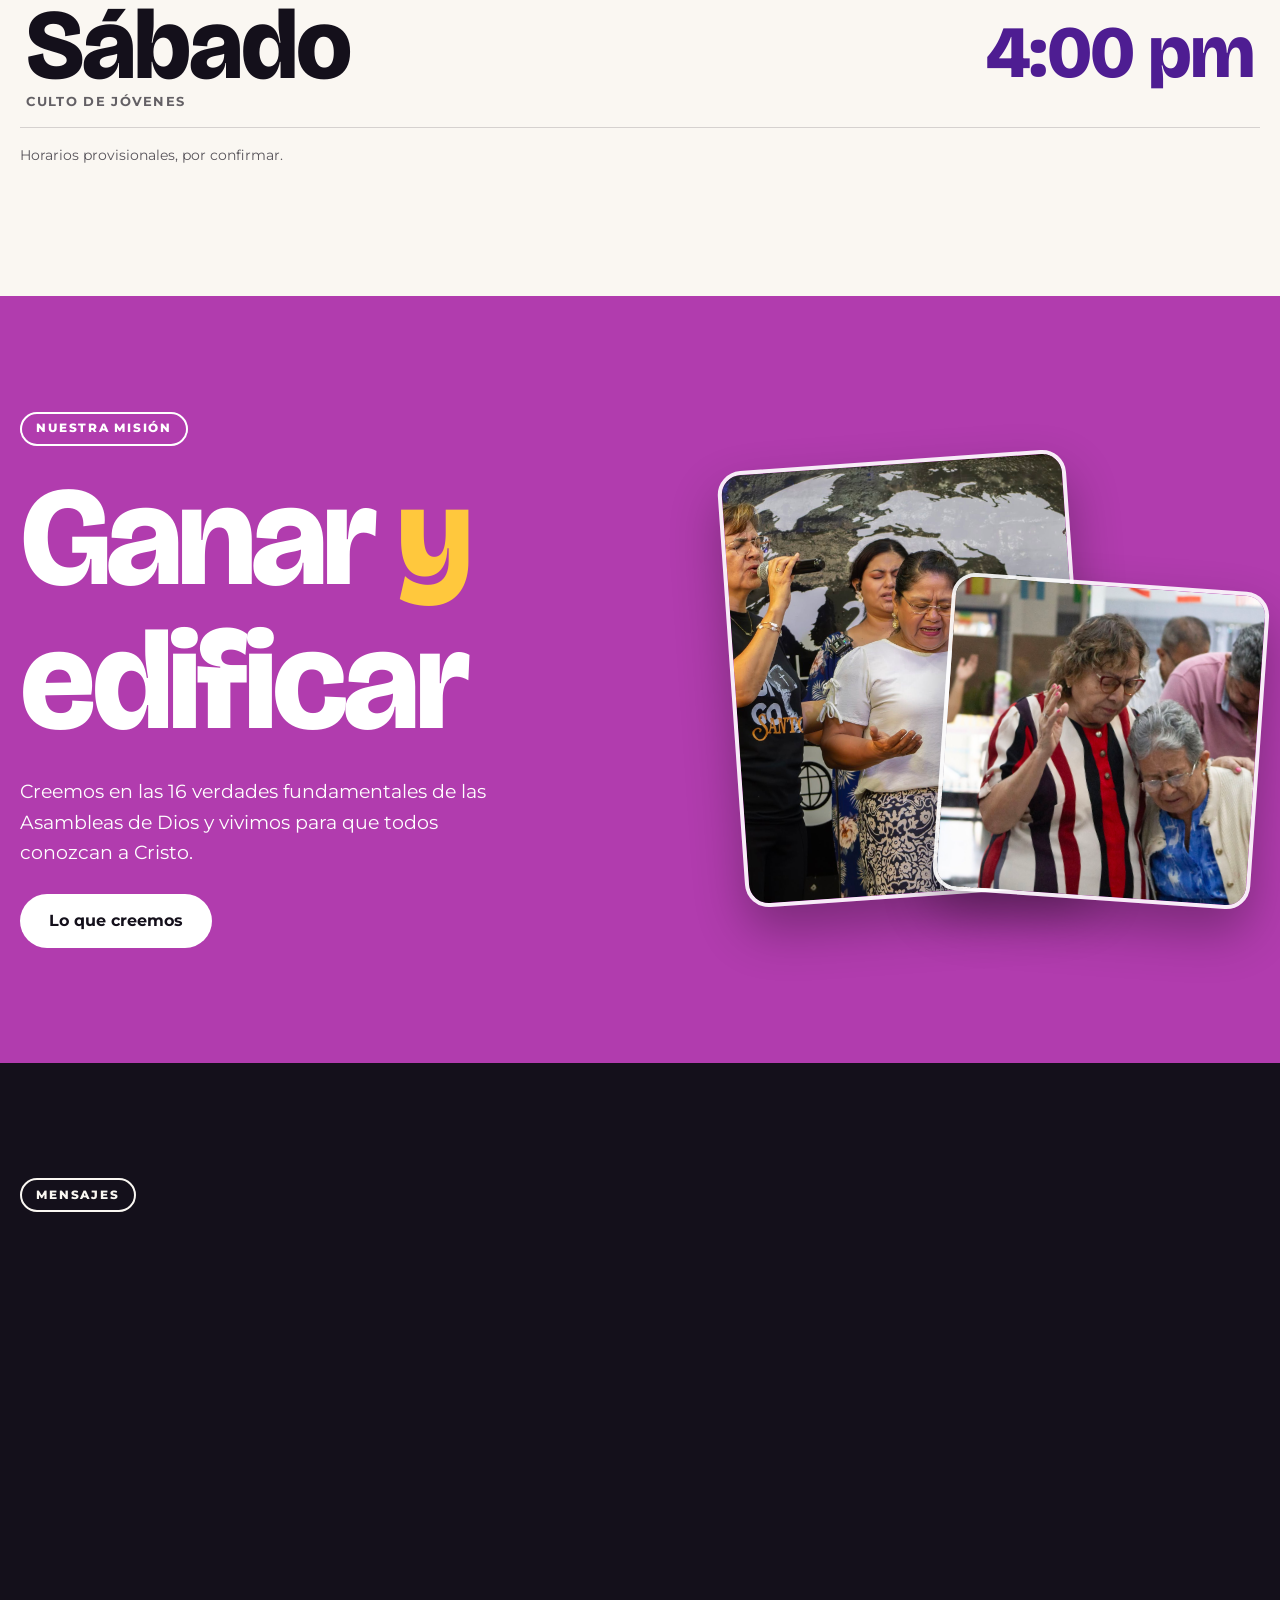
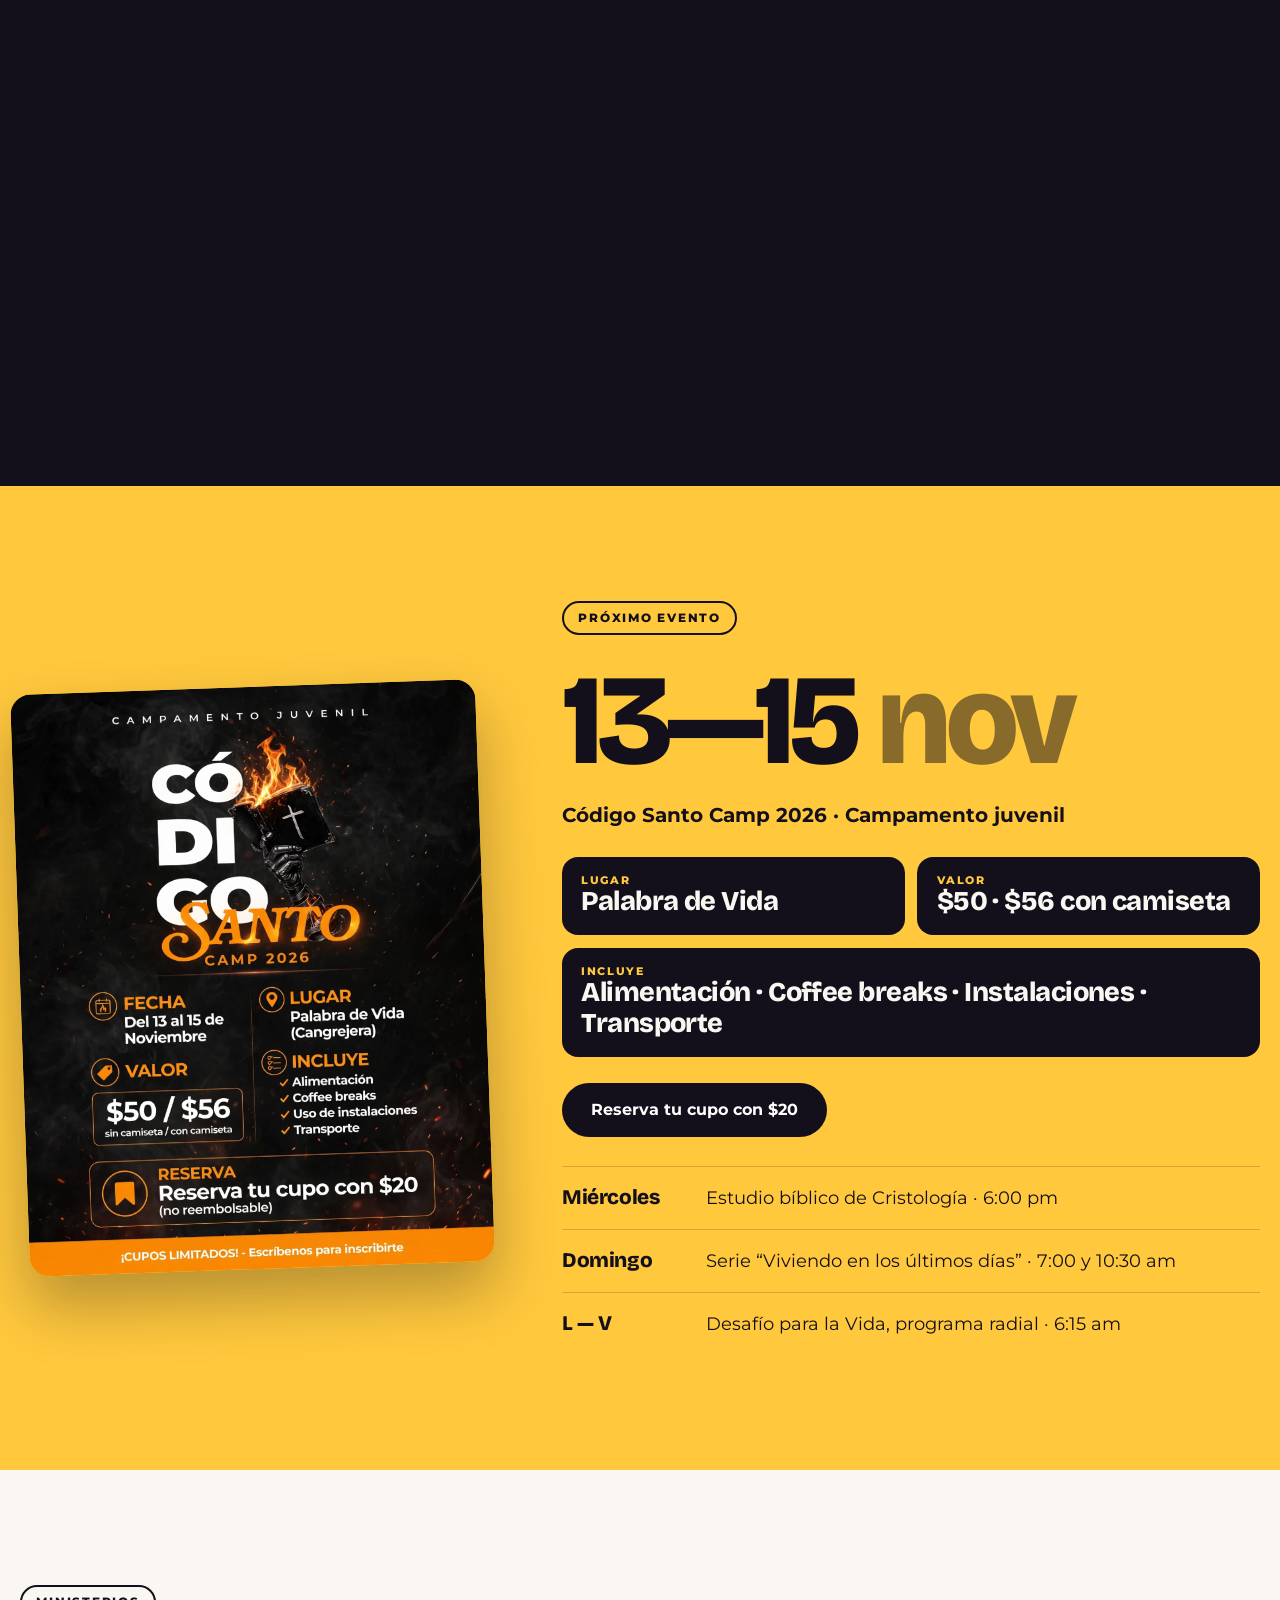
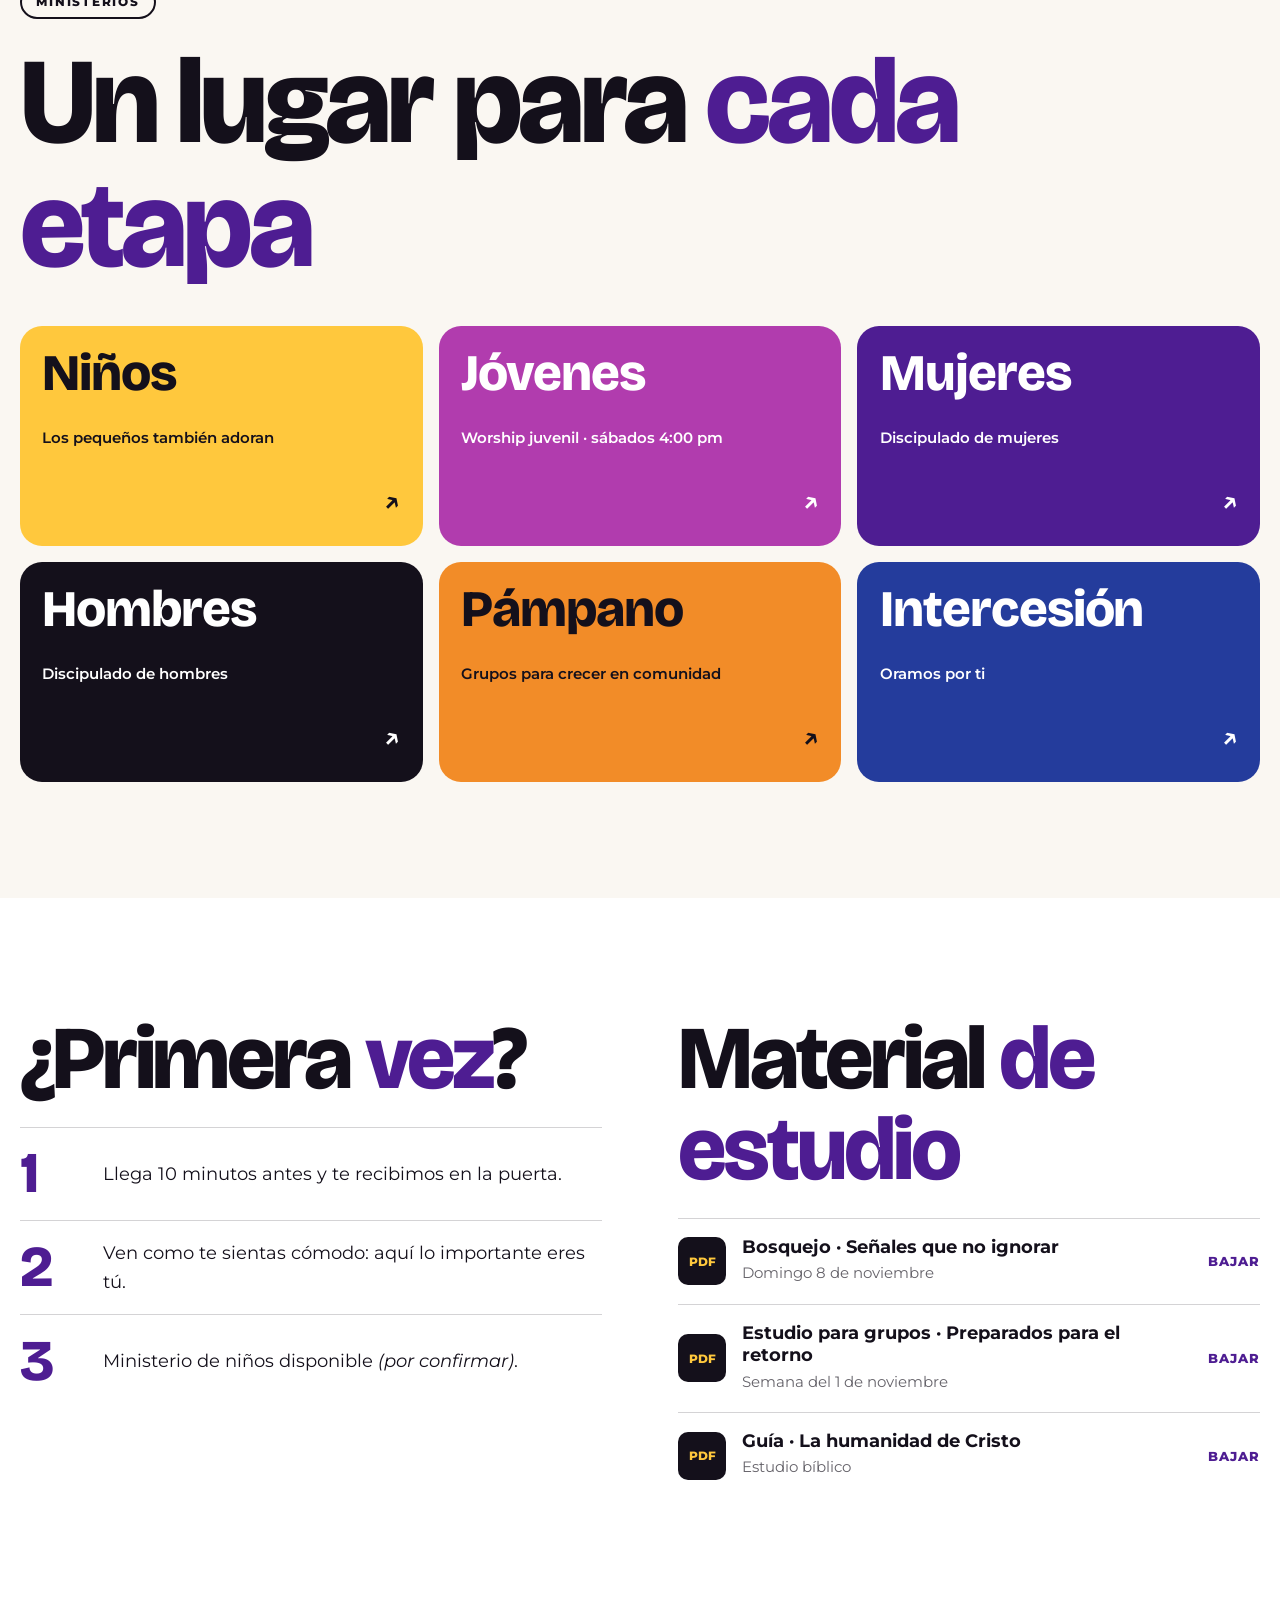
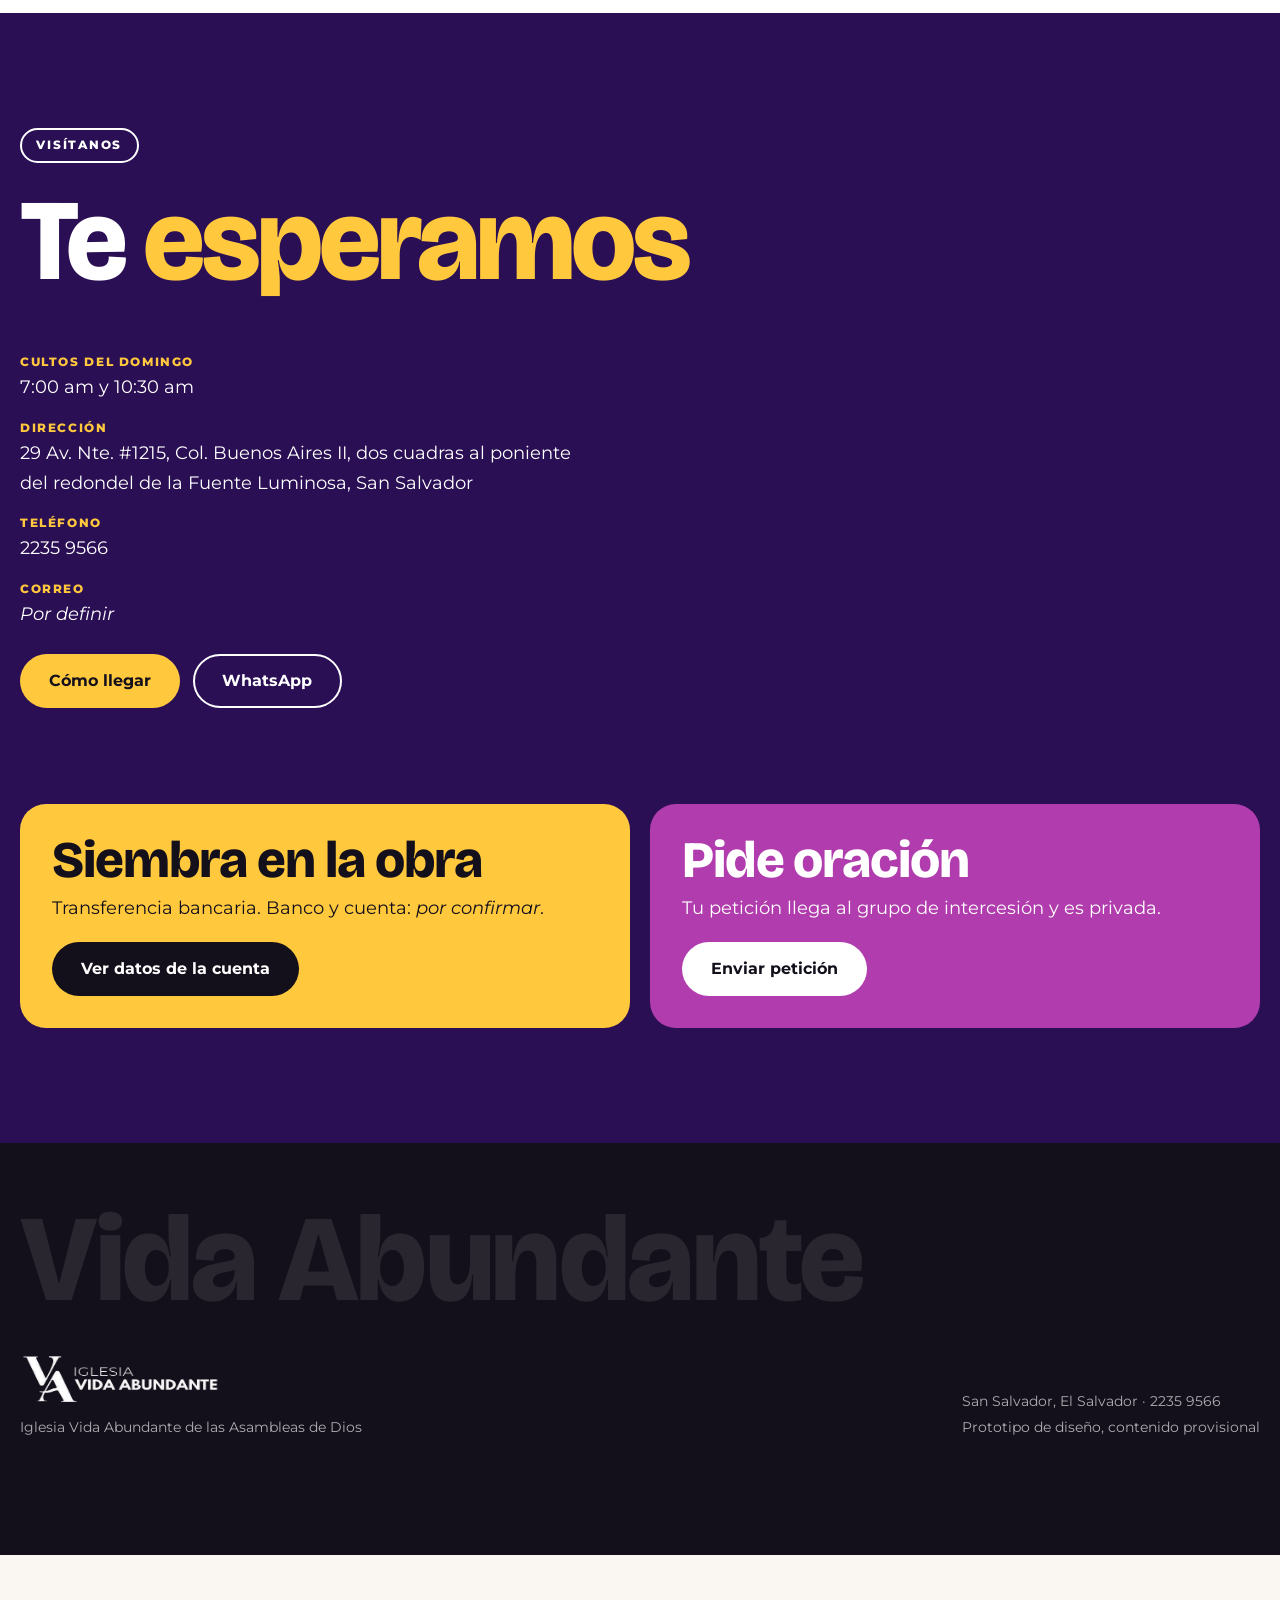
==== commit 556dd9be: "Suavizar Atrevido: tipografia amable, sin contornos ni mayusculas, sombras suaves Co-Authored-By: Cl" ====
--- a/home-atrevido.html
+++ b/home-atrevido.html
@@ -8,7 +8,7 @@
 <title>Iglesia Vida Abundante · Versión 1 Atrevido</title>
 <link rel="icon" href="assets/monograma-blanco.png">
 <link rel="preconnect" href="https://fonts.googleapis.com"><link rel="preconnect" href="https://fonts.gstatic.com" crossorigin>
-<link href="https://fonts.googleapis.com/css2?family=Anton&family=Montserrat:wght@400;500;600;700;800&display=swap" rel="stylesheet">
+<link href="https://fonts.googleapis.com/css2?family=Bricolage+Grotesque:opsz,wght@12..96,500;12..96,700;12..96,800&family=Montserrat:wght@400;500;600;700;800&display=swap" rel="stylesheet">
 <link rel="stylesheet" href="css/base.css">
 <link rel="stylesheet" href="css/atrevido.css">
 <script>document.documentElement.classList.add('js')</script>
--- a/css/atrevido.css
+++ b/css/atrevido.css
@@ -1,12 +1,12 @@
 /* Versión 1 · Tipográfico atrevido: letras enormes, bloques de color plano, fotos inclinadas, cinta en movimiento */
-:root{--purple:#4E1D92;--deep:#2A0F55;--mag:#B13CAE;--gold:#FFC83D;--ink:#14101B;--paper:#FAF7F2;--orange:#F28C28;--blue:#243C9C;--anton:'Anton','Impact','Arial Narrow',sans-serif}
+:root{--purple:#4E1D92;--deep:#2A0F55;--mag:#B13CAE;--gold:#FFC83D;--ink:#14101B;--paper:#FAF7F2;--orange:#F28C28;--blue:#243C9C;--disp:'Bricolage Grotesque','Montserrat',system-ui,sans-serif}
 body{background:var(--paper);color:var(--ink);font-size:18px}
 .wrap{width:min(1240px,100% - 2.4rem);margin-inline:auto}
-.big{font-family:var(--anton);font-weight:400;text-transform:uppercase;letter-spacing:.005em;line-height:.93;margin:0}
-.out{color:transparent;-webkit-text-stroke:2px currentColor}
+.big{font-family:var(--disp);font-weight:800;letter-spacing:-.035em;line-height:1.02;margin:0}
+.out{opacity:.5}
 .tag{display:inline-block;font:800 .78rem/1 'Montserrat',sans-serif;letter-spacing:.14em;text-transform:uppercase;padding:.55rem .9rem;border:2px solid currentColor;border-radius:999px;margin-bottom:1.3rem}
 .blk{padding:clamp(4.5rem,9vw,8rem) 0;position:relative}
-.btn{border-width:3px;text-transform:uppercase;letter-spacing:.05em;font-weight:800;min-height:54px;padding-inline:1.7rem}
+.btn{border-width:2px;font-weight:700;min-height:54px;padding-inline:1.7rem}
 .btn-gold{background:var(--gold);color:var(--ink)}
 .btn-ink{background:var(--ink);color:#fff}
 .btn-white{background:#fff;color:var(--ink)}
@@ -16,43 +16,43 @@
 .js .rv.in{opacity:1;transform:none}
 
 /* Encabezado */
-.hd{position:sticky;top:0;z-index:60;background:var(--purple);color:#fff;border-bottom:3px solid var(--gold)}
+.hd{position:sticky;top:0;z-index:60;background:var(--purple);color:#fff}
 .hd .wrap{display:flex;align-items:center;justify-content:space-between;gap:1rem;min-height:72px}
 .hd img{height:42px;display:block}
 .nav{display:flex;align-items:center;gap:.1rem}
-.nav a{text-decoration:none;font-weight:800;font-size:.82rem;letter-spacing:.09em;text-transform:uppercase;padding:.6rem .8rem;border-radius:8px}
+.nav a{text-decoration:none;font-weight:600;font-size:.95rem;padding:.6rem .85rem;border-radius:999px}
 .nav a:hover{background:rgba(255,255,255,.16)}
 .nav .live{background:var(--gold);color:var(--ink);margin-left:.5rem;border-radius:999px;padding:.65rem 1.1rem}
 .lang{background:transparent;color:#fff;border:2px solid rgba(255,255,255,.6);border-radius:8px;padding:.4rem .7rem;font:800 .78rem 'Montserrat';cursor:pointer;min-height:40px;margin-left:.3rem}
-.menu-btn{background:var(--gold);color:var(--ink);border:0;border-radius:8px;height:44px;padding:0 1.1rem;align-items:center;font:800 .85rem 'Montserrat';letter-spacing:.08em;text-transform:uppercase;cursor:pointer}
+.menu-btn{background:var(--gold);color:var(--ink);border:0;border-radius:8px;height:44px;padding:0 1.1rem;align-items:center;font:700 .92rem 'Montserrat';cursor:pointer}
 
 /* Hero */
 .hero{background:var(--purple);color:#fff;overflow:hidden;padding:clamp(3rem,6vw,5rem) 0 clamp(3rem,6vw,5.5rem);position:relative}
 .hero::before{content:"";position:absolute;width:60vmax;height:60vmax;border-radius:50%;background:var(--mag);filter:blur(120px);opacity:.45;right:-25vmax;top:-30vmax}
 .hero .wrap{position:relative;display:grid;grid-template-columns:minmax(0,max-content) minmax(0,1fr);gap:clamp(1.5rem,4vw,3.5rem);align-items:center}
-.words .big{display:block;white-space:nowrap;font-size:clamp(3.4rem,10.6vw,9.6rem);line-height:1.06}
+.words .big{display:block;white-space:nowrap;font-size:clamp(2.7rem,8vw,7rem);line-height:1.04}
 .words .w1{color:#fff}.words .w2{color:var(--gold)}
-.words .w3{color:transparent;-webkit-text-stroke:2px #fff}
+.words .w3{color:#E6D4FF}
 .sub{font-size:clamp(1.05rem,2vw,1.35rem);max-width:30rem;margin:1.6rem 0 1.6rem;opacity:.95}
 .cta{display:flex;flex-wrap:wrap;gap:.8rem}
 .pic{position:relative;justify-self:center;width:min(100%,380px)}
-.pic img.ph{width:100%;aspect-ratio:3/4;object-fit:cover;object-position:60% 20%;border-radius:26px;transform:rotate(3deg);border:5px solid #fff;box-shadow:0 30px 70px rgba(0,0,0,.4)}
-.sticker{position:absolute;left:-1.6rem;bottom:2.2rem;background:var(--gold);color:var(--ink);padding:.9rem 1.2rem;border-radius:14px;transform:rotate(-6deg);box-shadow:0 14px 30px rgba(0,0,0,.35);font-family:var(--anton);text-transform:uppercase;line-height:1;font-size:1.5rem}
+.pic img.ph{width:100%;aspect-ratio:3/4;object-fit:cover;object-position:60% 20%;border-radius:26px;transform:rotate(3deg);border:4px solid rgba(255,255,255,.9);box-shadow:0 30px 70px rgba(0,0,0,.4)}
+.sticker{position:absolute;left:-1.6rem;bottom:2.2rem;background:var(--gold);color:var(--ink);padding:.9rem 1.2rem;border-radius:14px;transform:rotate(-6deg);box-shadow:0 14px 30px rgba(0,0,0,.35);font-family:var(--disp);font-weight:800;letter-spacing:-.02em;line-height:1;font-size:1.5rem}
 .sticker small{display:block;font:800 .68rem 'Montserrat';letter-spacing:.12em;margin-bottom:.35rem}
 
 /* Cinta */
-.marq{background:var(--gold);color:var(--ink);overflow:hidden;white-space:nowrap;border-block:3px solid var(--ink)}
+.marq{background:var(--gold);color:var(--ink);overflow:hidden;white-space:nowrap}
 .marq .tr{display:inline-block;animation:mq 30s linear infinite}
-.marq span{font-family:var(--anton);text-transform:uppercase;font-size:clamp(1.5rem,3.4vw,2.6rem);padding:.7rem 0;display:inline-block}
+.marq span{font-family:var(--disp);font-weight:800;letter-spacing:-.02em;font-size:clamp(1.15rem,2.2vw,1.7rem);padding:.85rem 0;display:inline-block}
 .marq i{font-style:normal;margin:0 1.4rem;color:var(--purple)}
 @keyframes mq{to{transform:translateX(-50%)}}
 
 /* Horarios */
-.sched{margin-top:2.2rem;border-bottom:4px solid var(--ink)}
-.sched .r{display:grid;grid-template-columns:1fr auto;gap:1rem;align-items:center;padding:1.1rem .4rem;border-top:4px solid var(--ink);transition:background .25s,color .25s,padding .25s}
+.sched{margin-top:2.2rem;border-bottom:1.5px solid rgba(20,16,27,.16)}
+.sched .r{display:grid;grid-template-columns:1fr auto;gap:1rem;align-items:center;padding:1.1rem .4rem;border-top:1.5px solid rgba(20,16,27,.16);transition:background .25s,color .25s,padding .25s}
 .sched .r:hover{background:var(--ink);color:var(--paper);padding-inline:1.4rem}
-.sched .d{font-family:var(--anton);text-transform:uppercase;font-size:clamp(2.6rem,8vw,6.2rem);line-height:.95}
-.sched .t{font-family:var(--anton);text-transform:uppercase;font-size:clamp(2rem,6vw,4.6rem);line-height:1;color:var(--purple);text-align:right}
+.sched .d{font-family:var(--disp);font-weight:800;letter-spacing:-.02em;font-size:clamp(2.6rem,8vw,6.2rem);line-height:.95}
+.sched .t{font-family:var(--disp);font-weight:800;letter-spacing:-.02em;font-size:clamp(2rem,6vw,4.6rem);line-height:1;color:var(--purple);text-align:right}
 .sched .r:hover .t{color:var(--gold)}
 .sched small{display:block;font:700 .82rem 'Montserrat';letter-spacing:.1em;text-transform:uppercase;opacity:.65}
 .note{font-size:.9rem;opacity:.7;margin-top:1rem}
@@ -64,73 +64,71 @@
 .mision h2 em{font-style:normal;color:var(--gold)}
 .mision p{font-size:1.2rem;max-width:30rem;margin:1.4rem 0 1.6rem}
 .stack{position:relative;min-height:440px}
-.stack img{position:absolute;object-fit:cover;border:5px solid #fff;border-radius:22px;box-shadow:0 24px 50px rgba(0,0,0,.35)}
+.stack img{position:absolute;object-fit:cover;border:4px solid rgba(255,255,255,.9);border-radius:24px;box-shadow:0 24px 50px rgba(0,0,0,.3)}
 .stack .a{width:66%;aspect-ratio:4/5;left:0;top:0;transform:rotate(-4deg)}
 .stack .b{width:60%;aspect-ratio:1;right:0;bottom:0;transform:rotate(4deg)}
 
 /* Mensajes */
 .mens{background:var(--ink);color:var(--paper)}
 .mens h2{font-size:clamp(3rem,9.5vw,8rem)}
-.mens h2 .out{-webkit-text-stroke:2px var(--paper)}
 .mens h2 em{font-style:normal;color:var(--gold)}
 .mgrid{display:grid;grid-template-columns:1.5fr 1fr;gap:clamp(1.4rem,3.5vw,3rem);margin-top:2.6rem}
-.feat{position:relative;display:block;border-radius:24px;overflow:hidden;aspect-ratio:16/10;color:#fff;text-decoration:none;isolation:isolate;border:4px solid var(--paper)}
+.feat{position:relative;display:block;border-radius:24px;overflow:hidden;aspect-ratio:16/10;color:#fff;text-decoration:none;isolation:isolate;box-shadow:0 20px 50px rgba(0,0,0,.4)}
 .feat img{position:absolute;inset:0;width:100%;height:100%;object-fit:cover;z-index:-2;transition:transform .7s}
 .feat:hover img{transform:scale(1.05)}
 .feat::after{content:"";position:absolute;inset:0;z-index:-1;background:linear-gradient(0deg,rgba(20,16,27,.9),transparent 55%)}
 .feat .in{position:absolute;left:1.5rem;right:1.5rem;bottom:1.3rem}
-.feat h3{font-family:var(--anton);font-weight:400;text-transform:uppercase;font-size:clamp(2.2rem,5vw,4rem);line-height:.95;margin:.3rem 0 0}
+.feat h3{font-family:var(--disp);font-weight:800;letter-spacing:-.02em;font-size:clamp(2.2rem,5vw,4rem);line-height:.95;margin:.3rem 0 0}
 .feat small{font:800 .74rem 'Montserrat';letter-spacing:.14em;text-transform:uppercase;color:var(--gold)}
 .play{position:absolute;top:1.2rem;left:1.2rem;width:70px;height:70px;border-radius:50%;background:var(--gold);color:var(--ink);display:grid;place-items:center;font-size:1.5rem;box-shadow:0 0 0 10px rgba(255,200,61,.3)}
 .mlist{list-style:none;margin:0;padding:0}
-.mlist li{border-top:3px solid rgba(250,247,242,.25)}
+.mlist li{border-top:1px solid rgba(250,247,242,.2)}
 .mlist a{display:grid;grid-template-columns:1fr auto;gap:1rem;align-items:center;padding:1.1rem 0;text-decoration:none}
-.mlist b{font-family:var(--anton);font-weight:400;text-transform:uppercase;font-size:1.55rem;line-height:1.05}
+.mlist b{font-family:var(--disp);font-weight:800;letter-spacing:-.02em;font-size:1.55rem;line-height:1.05}
 .mlist small{display:block;opacity:.65;font-size:.88rem}
 .mlist a:hover b{color:var(--gold)}
 .mlist .ar{font-size:1.5rem}
 .serie{display:flex;gap:1rem;align-items:center;margin-top:1.2rem;padding:1rem;border:3px solid var(--gold);border-radius:18px;text-decoration:none}
 .serie img{width:76px;border-radius:8px;flex:none}
-.serie b{font-family:var(--anton);font-weight:400;text-transform:uppercase;font-size:1.3rem;line-height:1.05;display:block;color:var(--gold)}
+.serie b{font-family:var(--disp);font-weight:800;letter-spacing:-.02em;font-size:1.3rem;line-height:1.05;display:block;color:var(--gold)}
 .serie small{opacity:.75}
 
 /* Eventos */
 .evt{background:var(--gold);color:var(--ink)}
 .evt .wrap{display:grid;grid-template-columns:.8fr 1.2fr;gap:clamp(2rem,6vw,5rem);align-items:center}
-.evt .poster img{width:100%;border-radius:20px;transform:rotate(-3deg);border:5px solid var(--ink);box-shadow:14px 14px 0 var(--ink);display:block}
+.evt .poster img{width:100%;border-radius:20px;transform:rotate(-2deg);box-shadow:0 30px 60px rgba(20,16,27,.3);display:block}
 .evt h2{font-size:clamp(3.4rem,10vw,8.4rem)}
-.evt h2 .out{-webkit-text-stroke:2px var(--ink)}
 .chips{display:grid;grid-template-columns:repeat(2,1fr);gap:.8rem;margin:1.6rem 0}
 .chip{background:var(--ink);color:var(--paper);border-radius:16px;padding:1rem 1.2rem}
 .chip small{display:block;font:800 .7rem 'Montserrat';letter-spacing:.14em;text-transform:uppercase;color:var(--gold)}
-.chip b{font-family:var(--anton);font-weight:400;text-transform:uppercase;font-size:1.7rem;line-height:1.05}
+.chip b{font-family:var(--disp);font-weight:800;letter-spacing:-.02em;font-size:1.7rem;line-height:1.05}
 .chip.wide{grid-column:span 2}
 .others{list-style:none;margin:1.8rem 0 0;padding:0}
-.others li{display:grid;grid-template-columns:8rem 1fr;gap:1rem;padding:.9rem 0;border-top:3px solid var(--ink);align-items:baseline}
-.others b{font-family:var(--anton);font-weight:400;text-transform:uppercase;font-size:1.3rem}
+.others li{display:grid;grid-template-columns:8rem 1fr;gap:1rem;padding:.9rem 0;border-top:1px solid rgba(20,16,27,.18);align-items:baseline}
+.others b{font-family:var(--disp);font-weight:800;letter-spacing:-.02em;font-size:1.3rem}
 
 /* Ministerios */
 .mins h2{font-size:clamp(3rem,9.5vw,8rem)}
 .mins h2 em{font-style:normal;color:var(--purple)}
 .mgrid2{display:grid;grid-template-columns:repeat(3,1fr);gap:1rem;margin-top:2.4rem}
-.mn{display:flex;flex-direction:column;justify-content:space-between;min-height:220px;padding:1.4rem;border-radius:22px;text-decoration:none;border:3px solid var(--ink);transition:transform .25s,box-shadow .25s}
-.mn:hover{transform:translate(-5px,-5px) rotate(-1deg);box-shadow:8px 8px 0 var(--ink)}
-.mn b{font-family:var(--anton);font-weight:400;text-transform:uppercase;font-size:clamp(2.2rem,4vw,3.2rem);line-height:.95}
+.mn{display:flex;flex-direction:column;justify-content:space-between;min-height:220px;padding:1.4rem;border-radius:22px;text-decoration:none;transition:transform .3s,box-shadow .3s}
+.mn:hover{transform:translateY(-5px);box-shadow:0 22px 40px rgba(20,16,27,.2)}
+.mn b{font-family:var(--disp);font-weight:800;letter-spacing:-.02em;font-size:clamp(2.2rem,4vw,3.2rem);line-height:.95}
 .mn span{font-weight:600;font-size:.95rem}
 .mn .go{align-self:flex-end;font-size:1.8rem}
 .c1{background:var(--gold)}.c2{background:var(--mag);color:#fff}.c3{background:var(--purple);color:#fff}
 .c4{background:var(--ink);color:#fff}.c5{background:var(--orange)}.c6{background:var(--blue);color:#fff}
 
 /* Primera vez / material */
-.pm{background:#fff;border-block:4px solid var(--ink)}
+.pm{background:#fff}
 .pm .wrap{display:grid;grid-template-columns:1fr 1fr;gap:clamp(2rem,6vw,5rem)}
 .pm h2{font-size:clamp(2.8rem,7vw,5.6rem);margin-bottom:1.4rem}
 .pm h2 em{font-style:normal;color:var(--purple)}
 .steps{list-style:none;margin:0;padding:0;counter-reset:s}
-.steps li{counter-increment:s;display:grid;grid-template-columns:4.2rem 1fr;gap:1rem;padding:1.1rem 0;border-top:3px solid var(--ink);align-items:center}
-.steps li::before{content:counter(s);font-family:var(--anton);font-size:3.6rem;line-height:1;color:var(--purple)}
+.steps li{counter-increment:s;display:grid;grid-template-columns:4.2rem 1fr;gap:1rem;padding:1.1rem 0;border-top:1px solid rgba(20,16,27,.18);align-items:center}
+.steps li::before{content:counter(s);font-family:var(--disp);font-weight:800;font-size:3.6rem;line-height:1;color:var(--purple)}
 .pdfs{list-style:none;margin:0;padding:0}
-.pdfs a{display:grid;grid-template-columns:auto 1fr auto;gap:1rem;align-items:center;padding:1.05rem 0;border-top:3px solid var(--ink);text-decoration:none}
+.pdfs a{display:grid;grid-template-columns:auto 1fr auto;gap:1rem;align-items:center;padding:1.05rem 0;border-top:1px solid rgba(20,16,27,.18);text-decoration:none}
 .pdfs .ic{width:48px;height:48px;border-radius:10px;background:var(--ink);color:var(--gold);display:grid;place-items:center;font:800 .75rem 'Montserrat'}
 .pdfs b{display:block;line-height:1.25}
 .pdfs small{opacity:.65}
@@ -145,30 +143,30 @@
 .vgrid dl{margin:0 0 1.6rem}
 .vgrid dt{font:800 .72rem 'Montserrat';letter-spacing:.14em;text-transform:uppercase;color:var(--gold);margin-top:1.2rem}
 .vgrid dd{margin:.2rem 0 0;font-size:1.15rem}
-.vgrid .map{border-radius:22px;border:4px solid #fff;min-height:420px;height:100%}
+.vgrid .map{border-radius:22px;min-height:420px;height:100%}
 .pair{display:grid;grid-template-columns:1fr 1fr;gap:1.2rem;margin-top:3rem}
-.cardx{padding:2rem;border-radius:22px;border:3px solid var(--ink)}
-.cardx h3{font-family:var(--anton);font-weight:400;text-transform:uppercase;font-size:clamp(2.2rem,4vw,3.2rem);line-height:.95;margin:0 0 .6rem}
+.cardx{padding:2rem;border-radius:26px}
+.cardx h3{font-family:var(--disp);font-weight:800;letter-spacing:-.02em;font-size:clamp(2.2rem,4vw,3.2rem);line-height:.95;margin:0 0 .6rem}
 .cardx p{margin:0 0 1.2rem}
 .cardx.g{background:var(--gold);color:var(--ink)}
 .cardx.m{background:var(--mag);color:#fff}
 
 footer{background:var(--ink);color:#fff;padding:3.5rem 0 7rem;overflow:hidden}
-footer .huge{font-family:var(--anton);text-transform:uppercase;font-size:clamp(3.4rem,13vw,11rem);line-height:.9;color:transparent;-webkit-text-stroke:2px rgba(255,255,255,.5);white-space:nowrap;margin:0 0 2rem}
+footer .huge{font-family:var(--disp);font-weight:800;letter-spacing:-.02em;font-size:clamp(2.6rem,9.6vw,8.4rem);line-height:1;color:rgba(255,255,255,.14);white-space:nowrap;margin:0 0 2rem}
 footer .wrap{display:flex;flex-wrap:wrap;gap:1.5rem;justify-content:space-between;align-items:flex-end}
 footer img{height:50px}
 footer p{margin:.2rem 0;opacity:.65;font-size:.9rem}
 
 @media(max-width:960px){
   .hero .wrap,.mision .wrap,.mgrid,.evt .wrap,.pm .wrap,.vgrid,.pair{grid-template-columns:1fr}
-  .words .big{font-size:clamp(3rem,14.4vw,8rem)}
+  .words .big{font-size:clamp(2.6rem,11.2vw,6rem)}
   .pic{justify-self:start;width:min(70%,340px);margin-top:1.5rem}
   .stack{min-height:380px}
   .mgrid2{grid-template-columns:1fr 1fr}
   .evt .poster{max-width:380px}
 }
 @media(max-width:760px){
-  .nav{position:absolute;left:0;right:0;top:100%;background:var(--deep);flex-direction:column;align-items:stretch;padding:.6rem 1.2rem 1.4rem;display:none;border-bottom:3px solid var(--gold)}
+  .nav{position:absolute;left:0;right:0;top:100%;background:var(--deep);flex-direction:column;align-items:stretch;padding:.6rem 1.2rem 1.4rem;display:none}
   .nav.open{display:flex}
   .nav a{padding:1rem .2rem;font-size:1rem;border-bottom:1px solid rgba(255,255,255,.18);border-radius:0}
   .nav .live{margin:.9rem 0 0;text-align:center;border-radius:999px;border:0}
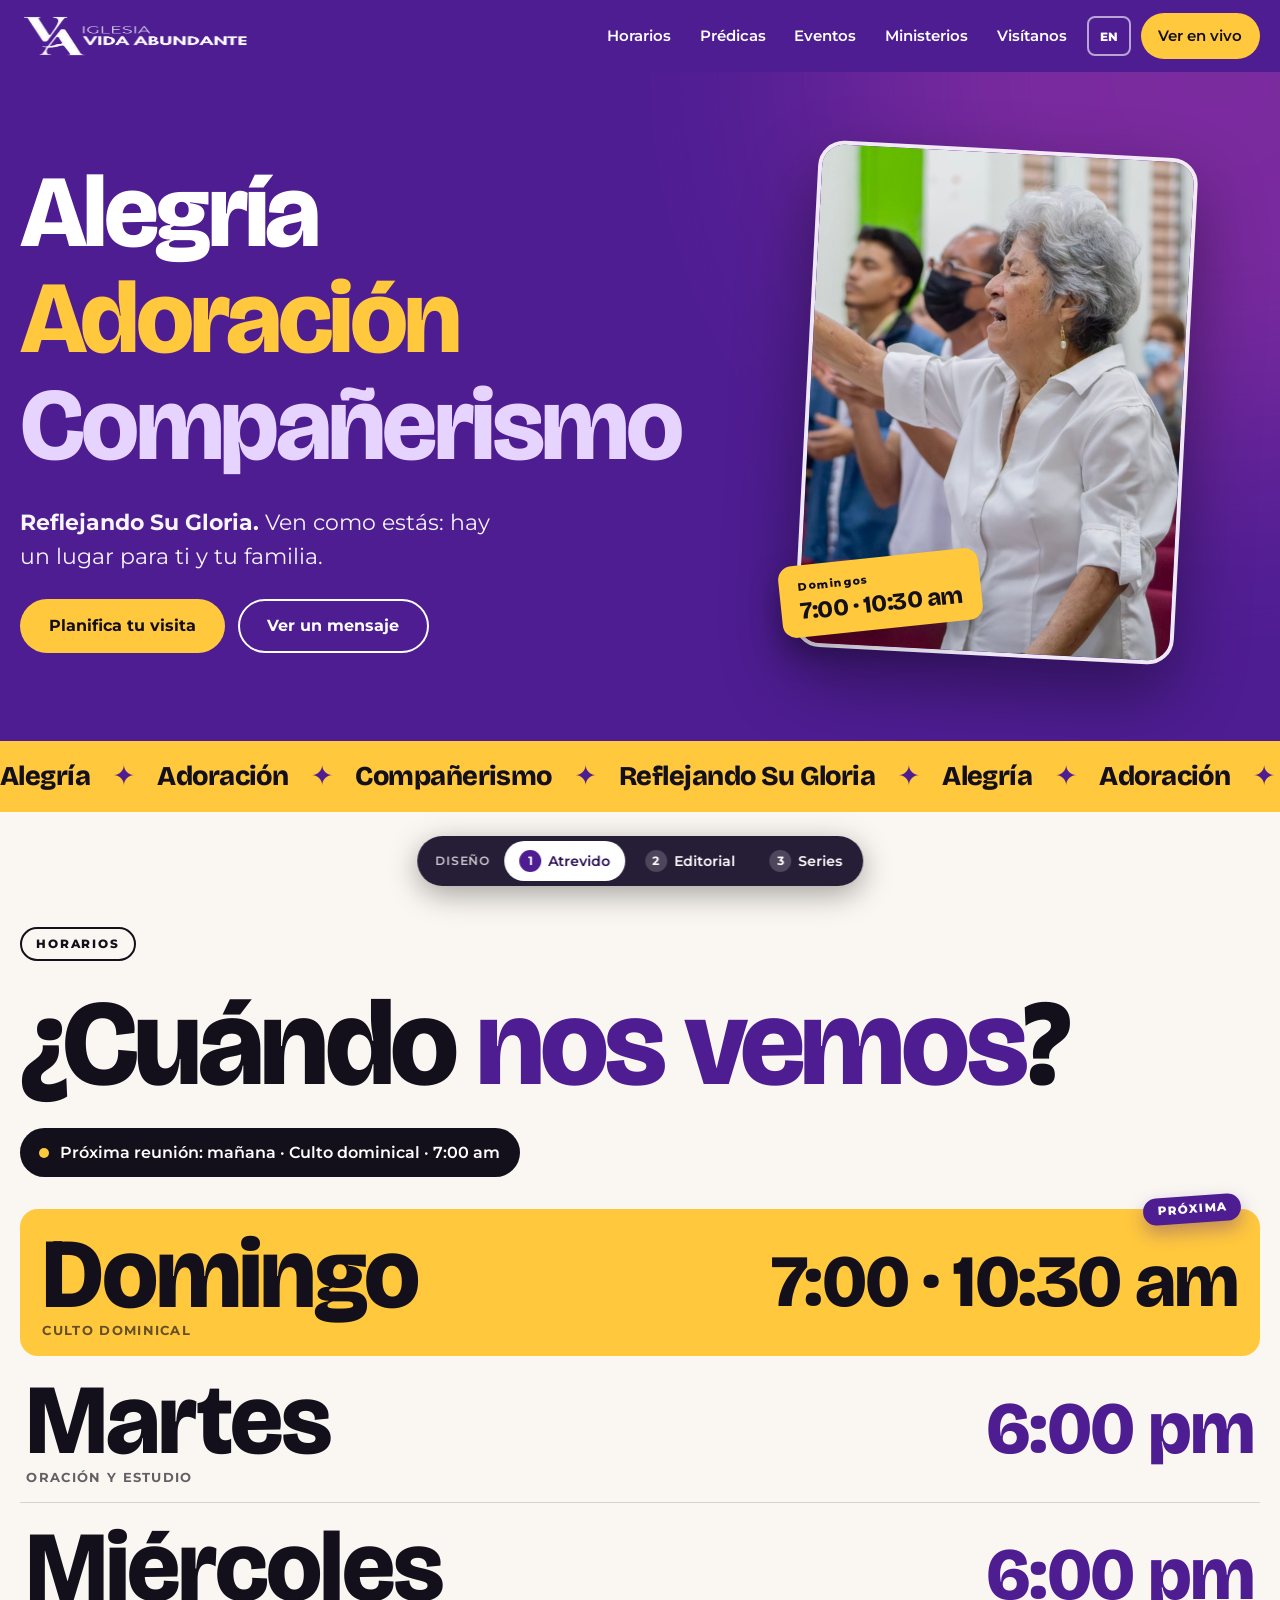
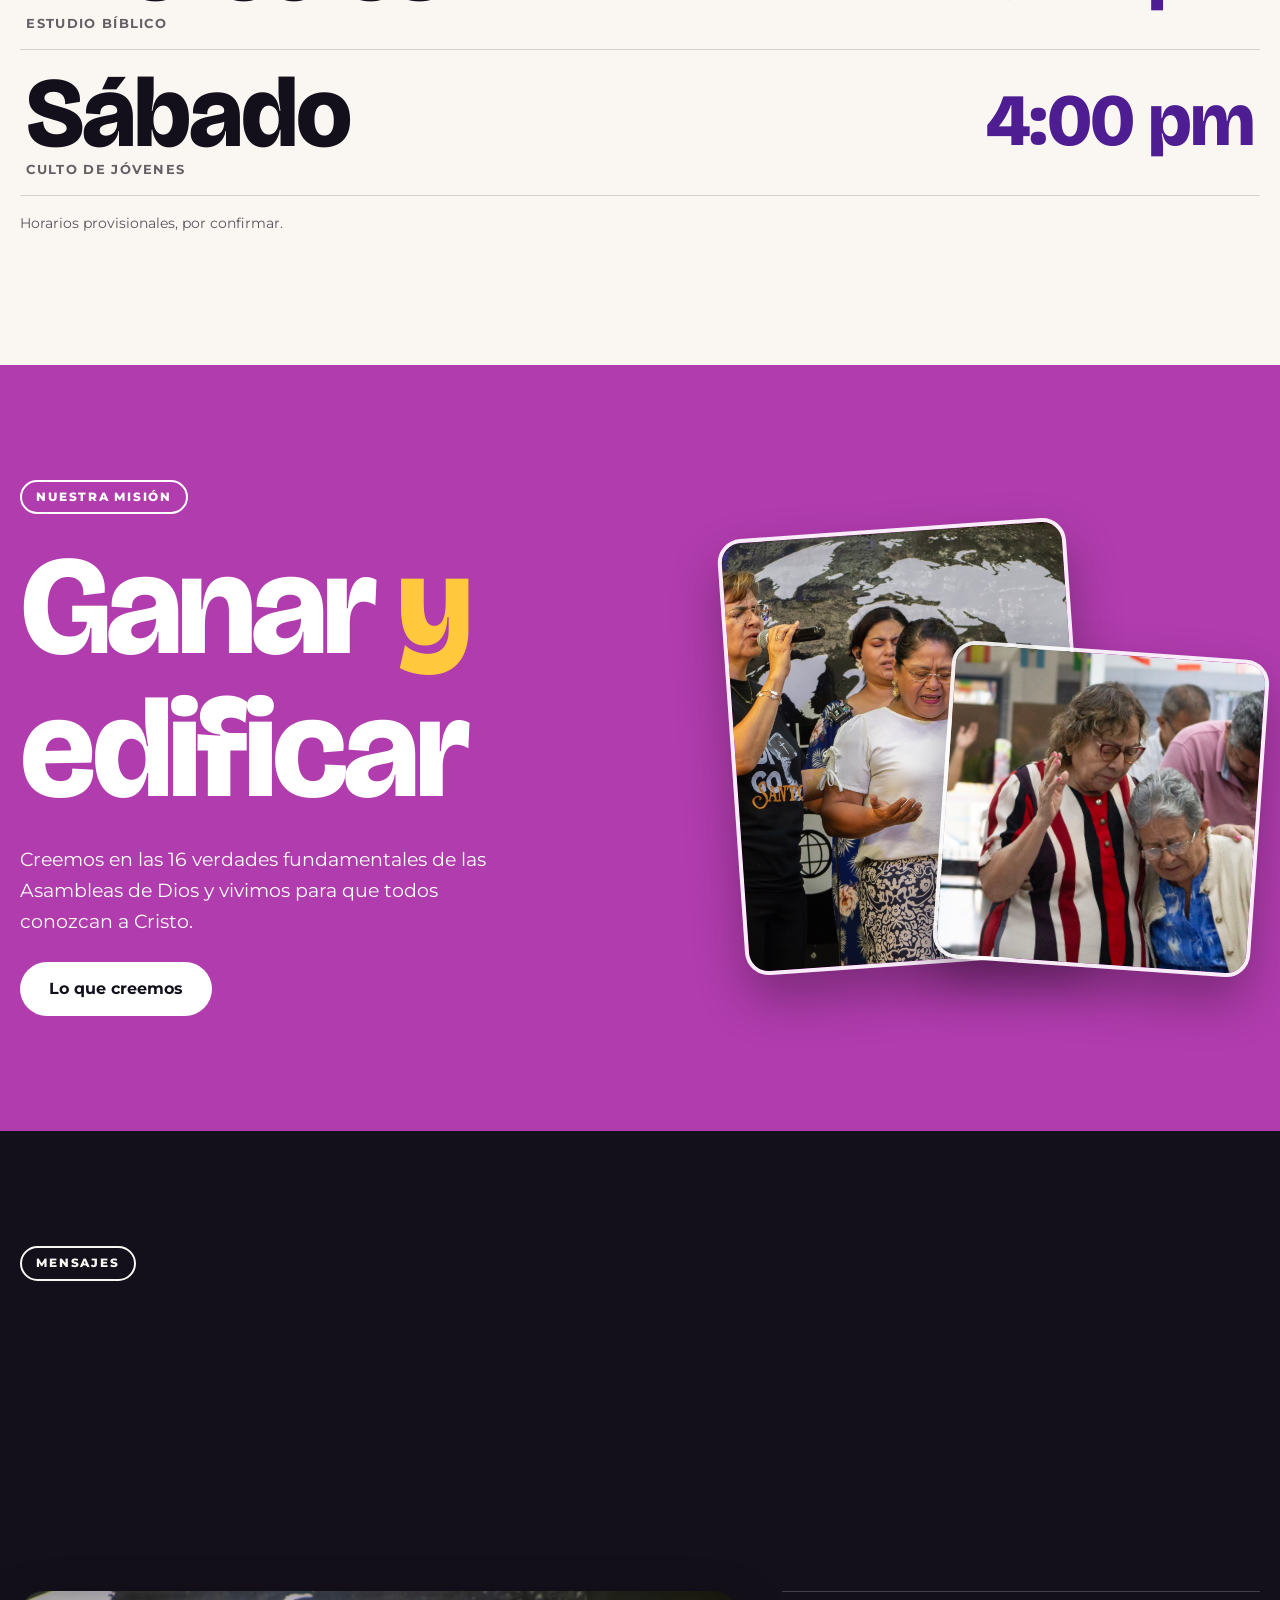
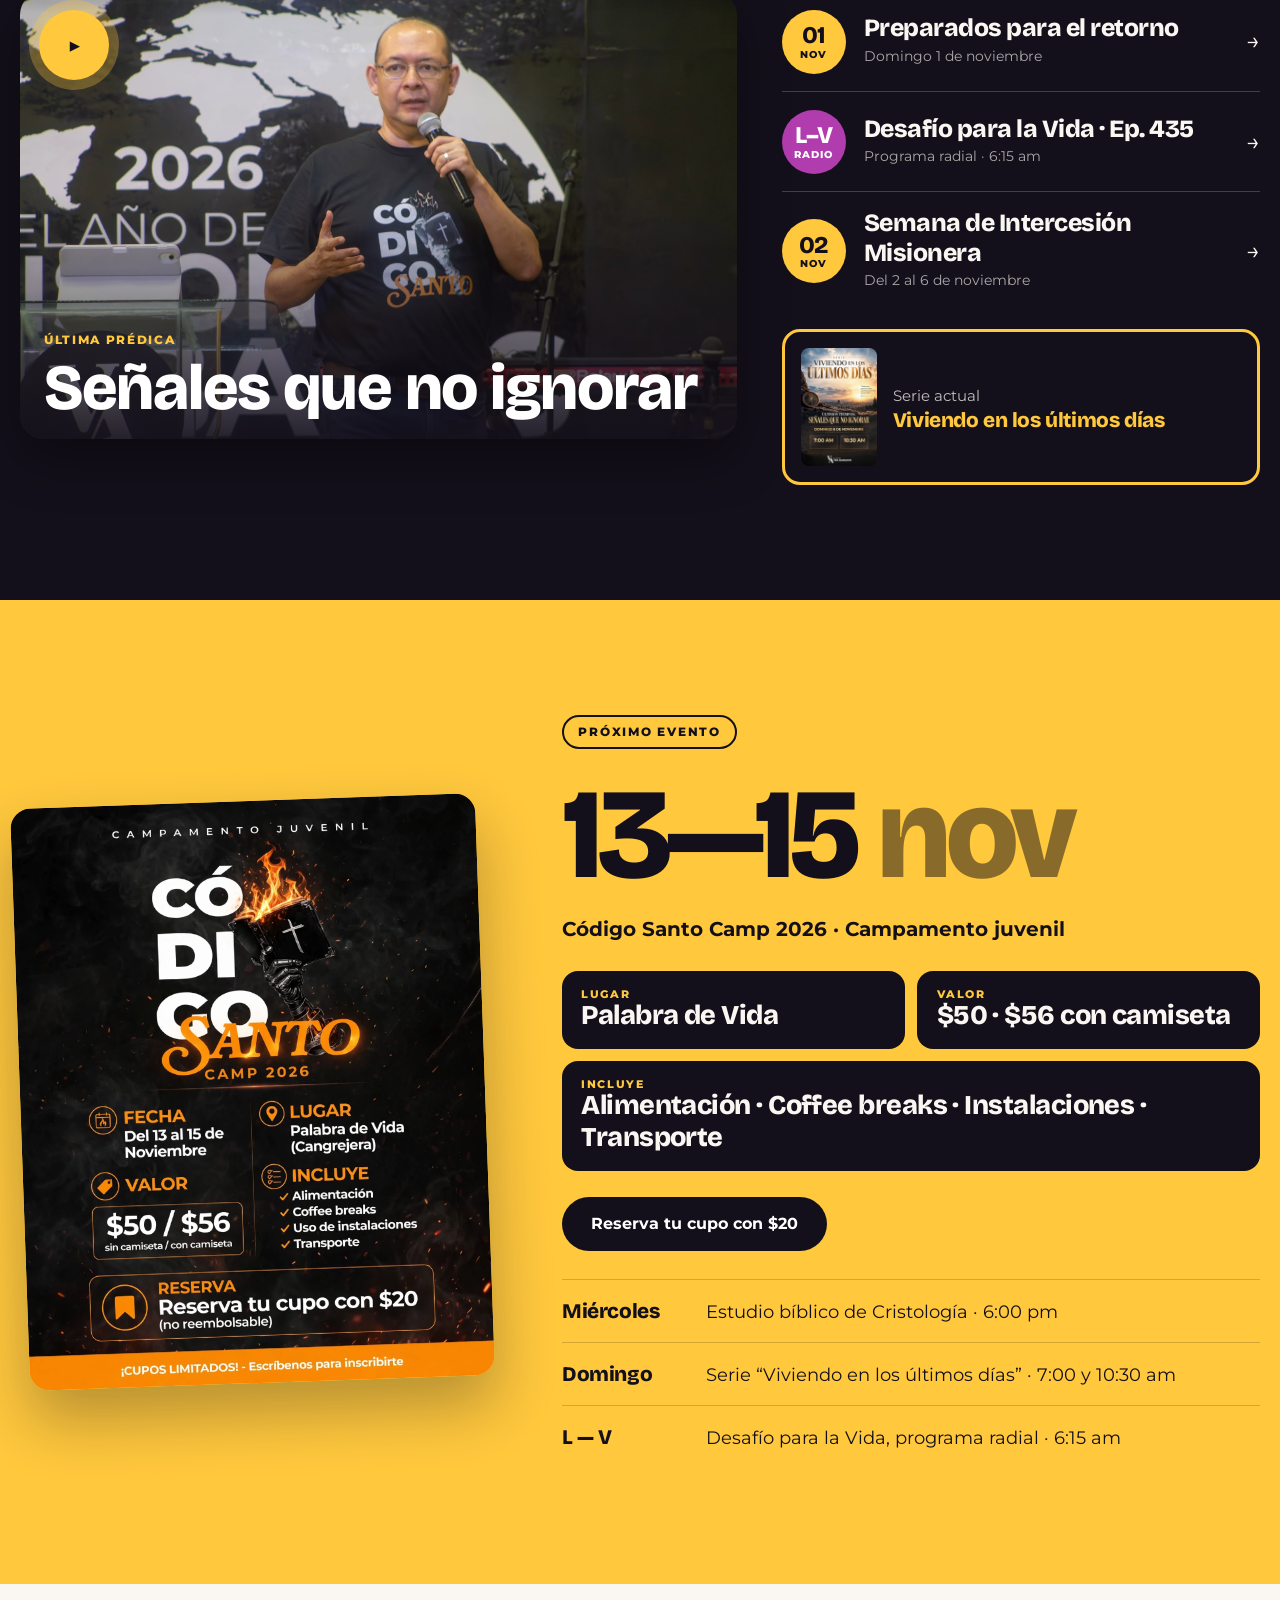
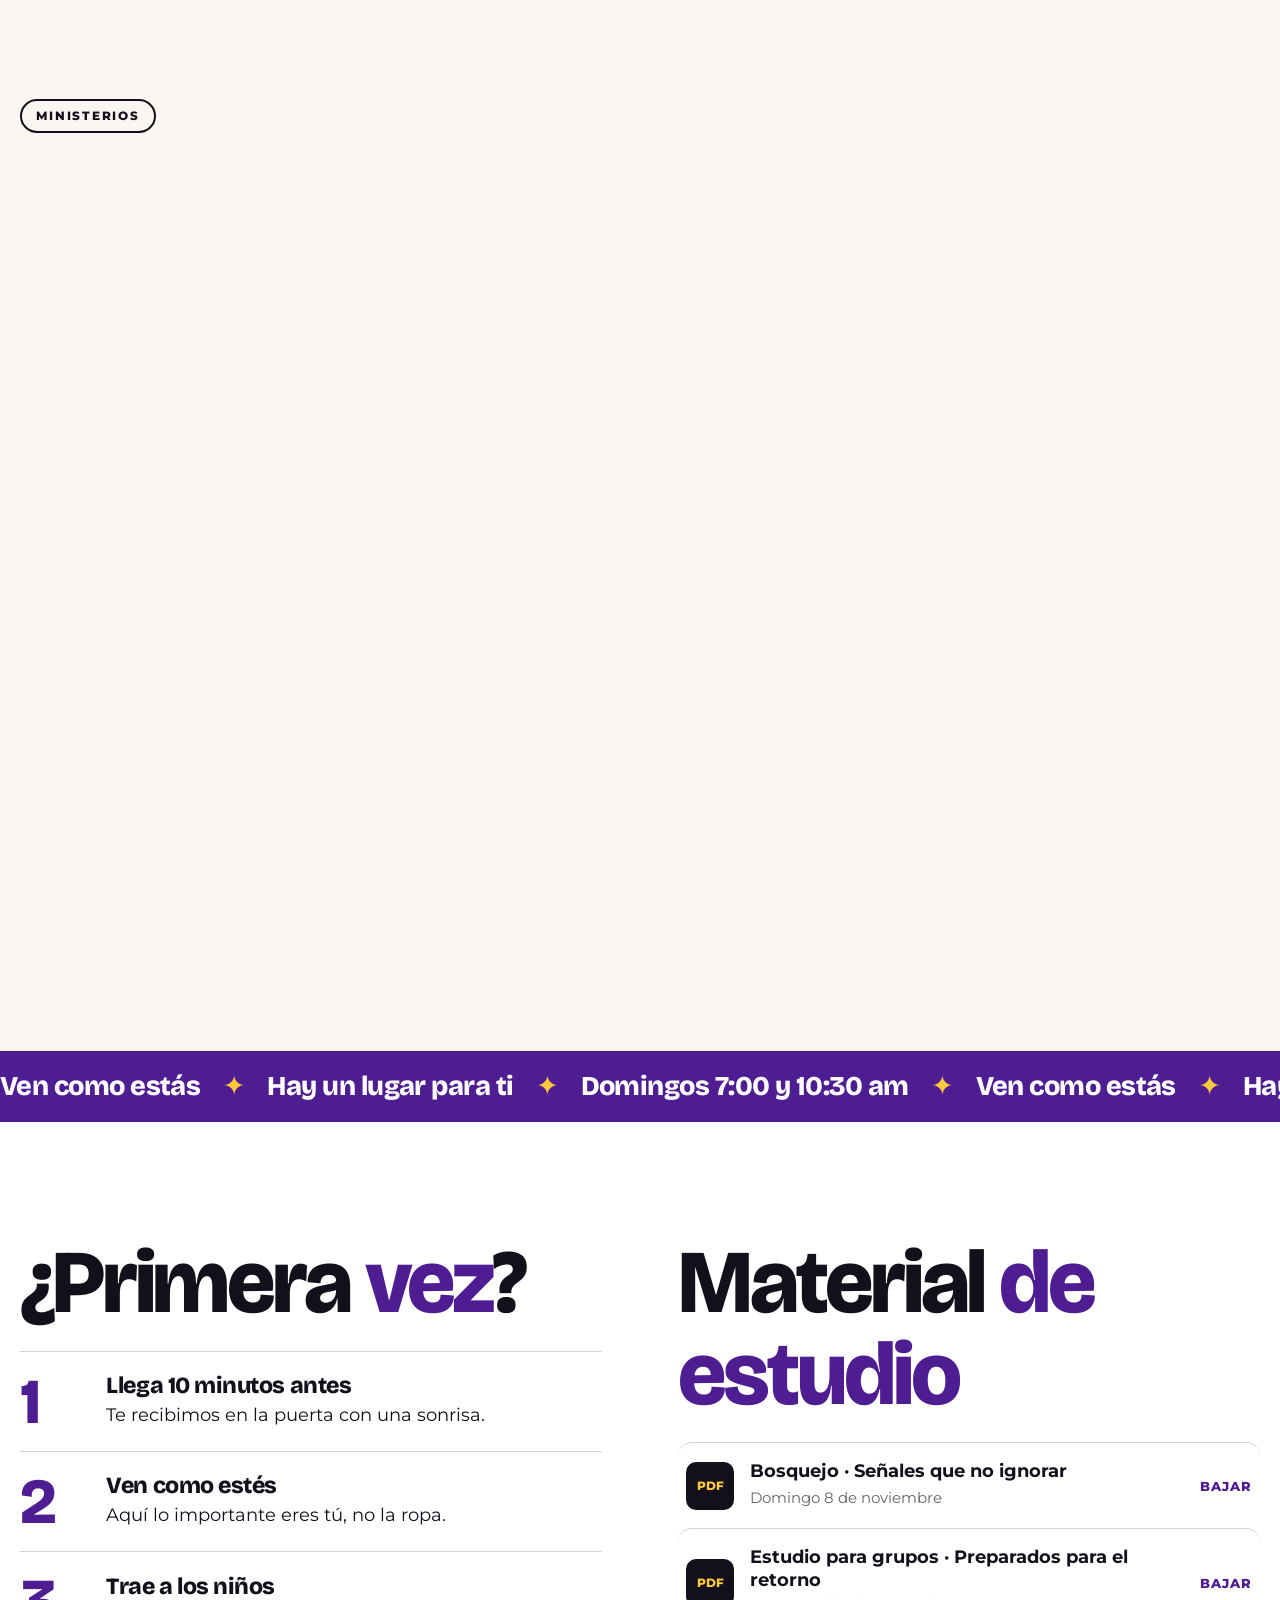
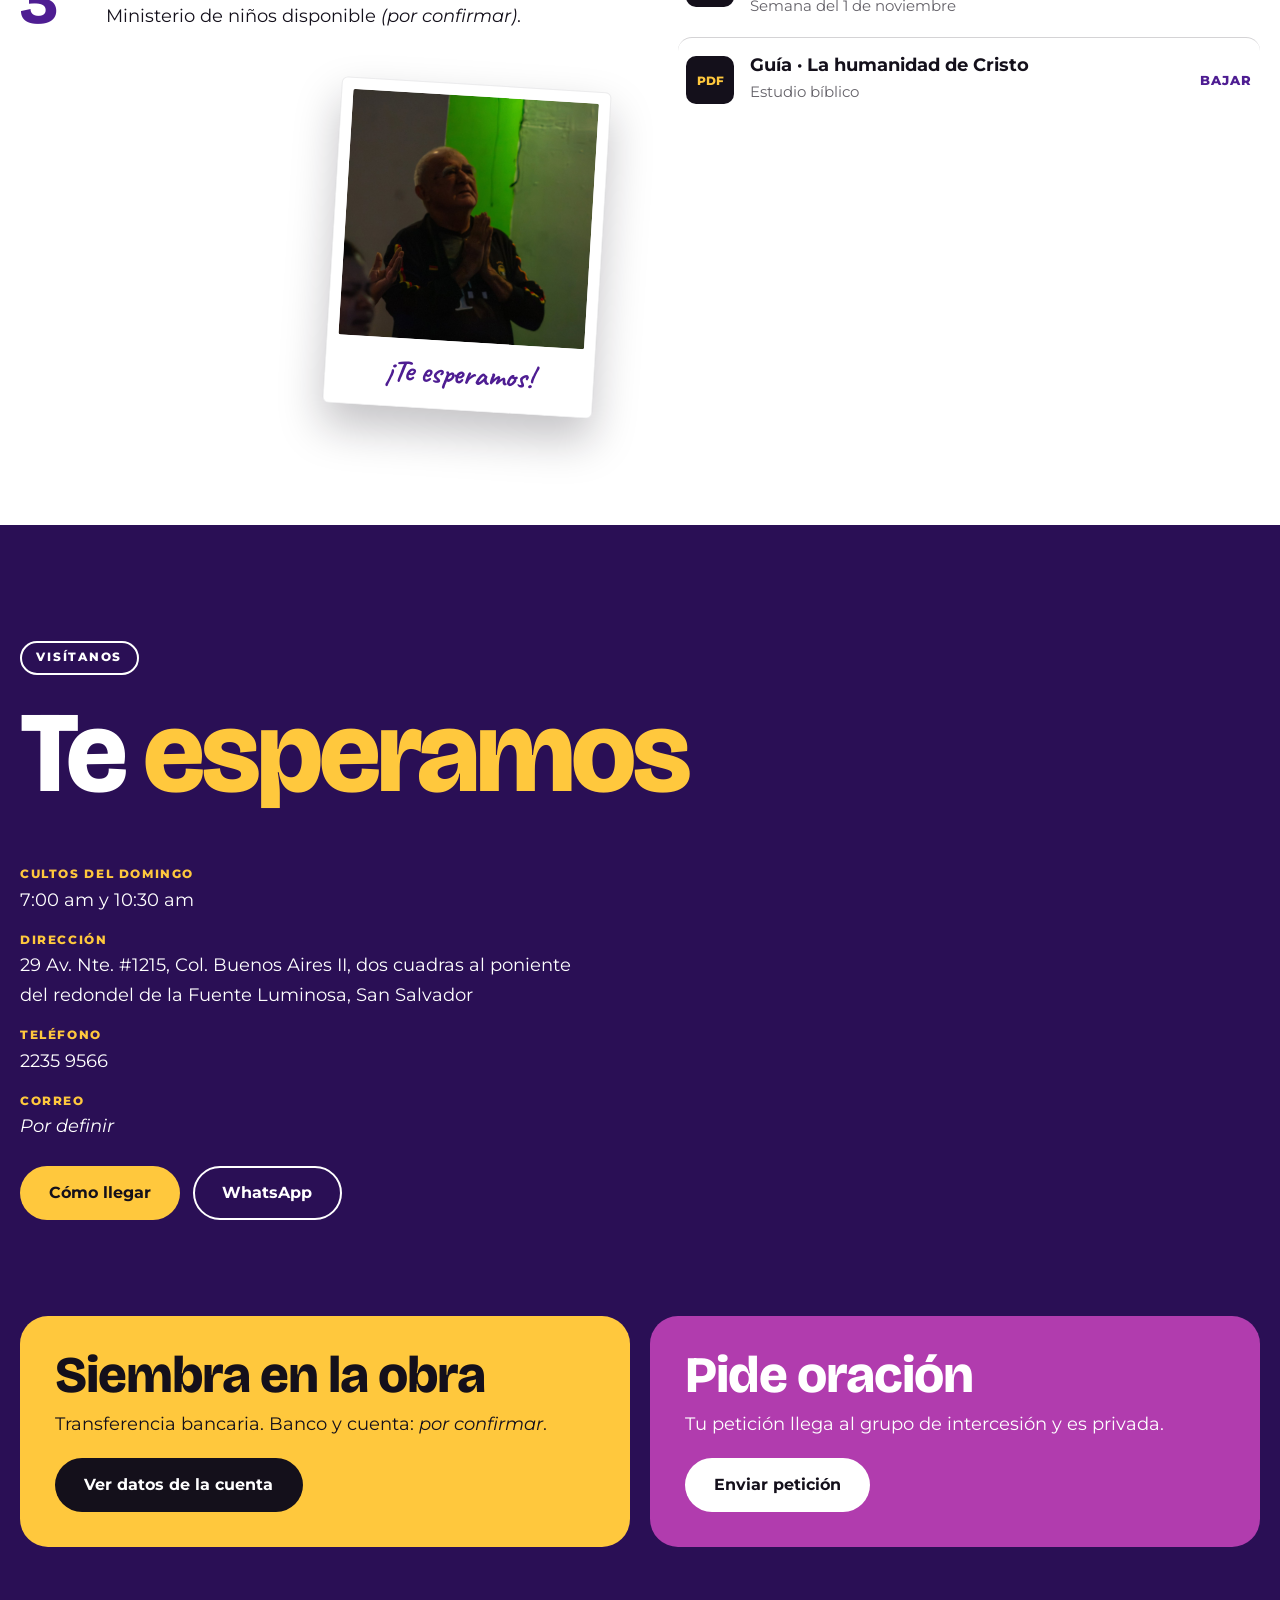
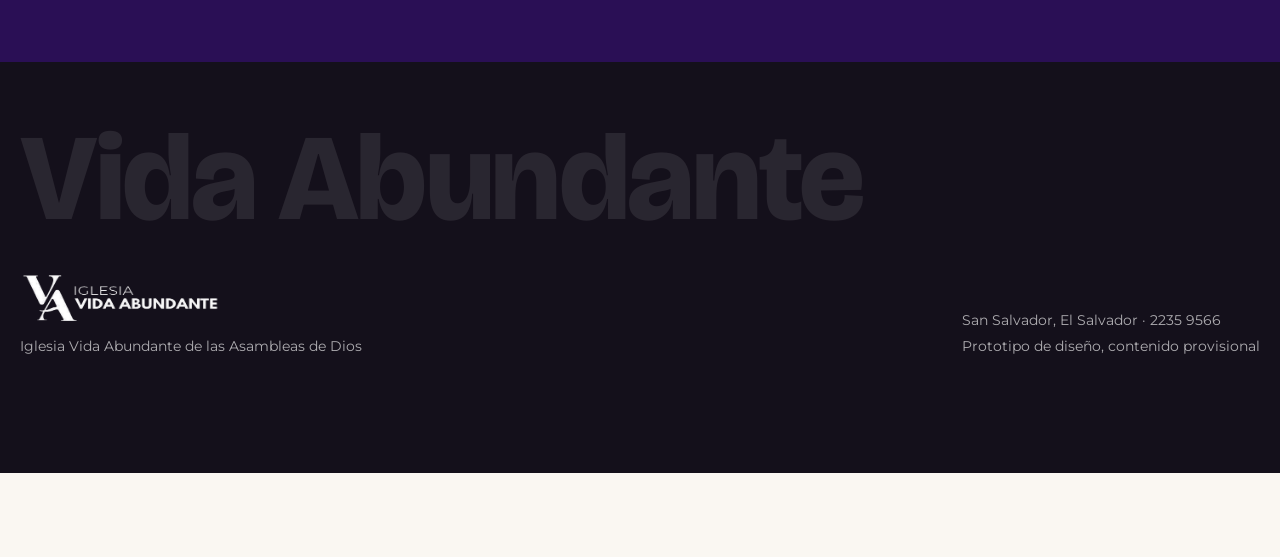
==== commit 3ff65009: "Pulir Editorial y Atrevido: proxima reunion en vivo, fechas y eventos con mas caracter, ministerios " ====
--- a/home-atrevido.html
+++ b/home-atrevido.html
@@ -8,7 +8,7 @@
 <title>Iglesia Vida Abundante · Versión 1 Atrevido</title>
 <link rel="icon" href="assets/monograma-blanco.png">
 <link rel="preconnect" href="https://fonts.googleapis.com"><link rel="preconnect" href="https://fonts.gstatic.com" crossorigin>
-<link href="https://fonts.googleapis.com/css2?family=Bricolage+Grotesque:opsz,wght@12..96,500;12..96,700;12..96,800&family=Montserrat:wght@400;500;600;700;800&display=swap" rel="stylesheet">
+<link href="https://fonts.googleapis.com/css2?family=Bricolage+Grotesque:opsz,wght@12..96,500;12..96,700;12..96,800&family=Montserrat:wght@400;500;600;700;800&family=Caveat:wght@700&display=swap" rel="stylesheet">
 <link rel="stylesheet" href="css/base.css">
 <link rel="stylesheet" href="css/atrevido.css">
 <script>document.documentElement.classList.add('js')</script>
@@ -60,11 +60,12 @@
   <div class="wrap">
     <span class="tag" data-en="Schedule">Horarios</span>
     <h2 class="big" style="font-size:clamp(3rem,9.5vw,8rem)">¿Cuándo <span style="color:var(--purple)">nos vemos</span>?</h2>
-    <div class="sched rv">
-      <div class="r"><div><span class="d">Domingo</span><small>Culto dominical</small></div><span class="t">7:00 · 10:30 am</span></div>
-      <div class="r"><div><span class="d">Martes</span><small>Oración y estudio</small></div><span class="t">6:00 pm</span></div>
-      <div class="r"><div><span class="d">Miércoles</span><small>Estudio bíblico</small></div><span class="t">6:00 pm</span></div>
-      <div class="r"><div><span class="d">Sábado</span><small>Culto de jóvenes</small></div><span class="t">4:00 pm</span></div>
+    <p class="nextpill rv"><i aria-hidden="true"></i><span id="next-at">Próxima reunión: domingo · 7:00 am</span></p>
+    <div class="sched rv" id="sched">
+      <div class="r" data-day="0"><div><span class="d">Domingo</span><small>Culto dominical</small></div><span class="t">7:00 · 10:30 am</span></div>
+      <div class="r" data-day="2"><div><span class="d">Martes</span><small>Oración y estudio</small></div><span class="t">6:00 pm</span></div>
+      <div class="r" data-day="3"><div><span class="d">Miércoles</span><small>Estudio bíblico</small></div><span class="t">6:00 pm</span></div>
+      <div class="r" data-day="6"><div><span class="d">Sábado</span><small>Culto de jóvenes</small></div><span class="t">4:00 pm</span></div>
     </div>
     <p class="note">Horarios provisionales, por confirmar.</p>
   </div>
@@ -97,9 +98,9 @@
       </a>
       <div class="rv">
         <ul class="mlist">
-          <li><a href="#"><span><b>Preparados para el retorno</b><small>Domingo 1 de noviembre</small></span><span class="ar" aria-hidden="true">→</span></a></li>
-          <li><a href="#"><span><b>Desafío para la Vida · Ep. 435</b><small>Programa radial · L–V 6:15 am</small></span><span class="ar" aria-hidden="true">→</span></a></li>
-          <li><a href="#"><span><b>Semana de Intercesión Misionera</b><small>Del 2 al 6 de noviembre</small></span><span class="ar" aria-hidden="true">→</span></a></li>
+          <li><a href="#"><span class="db"><b>01</b>nov</span><span><b>Preparados para el retorno</b><small>Domingo 1 de noviembre</small></span><span class="ar" aria-hidden="true">→</span></a></li>
+          <li><a href="#"><span class="db alt"><b>L–V</b>radio</span><span><b>Desafío para la Vida · Ep. 435</b><small>Programa radial · 6:15 am</small></span><span class="ar" aria-hidden="true">→</span></a></li>
+          <li><a href="#"><span class="db"><b>02</b>nov</span><span><b>Semana de Intercesión Misionera</b><small>Del 2 al 6 de noviembre</small></span><span class="ar" aria-hidden="true">→</span></a></li>
         </ul>
         <a class="serie" href="#"><img src="assets/fotos/serie-ultimos-dias.jpg" alt="Afiche de la serie" loading="lazy" width="152" height="236"><span><small>Serie actual</small><b>Viviendo en los últimos días</b></span></a>
       </div>
@@ -109,7 +110,7 @@
 
 <section class="blk evt" id="eventos">
   <div class="wrap">
-    <a class="poster rv" href="#"><img src="assets/fotos/camp.jpg" alt="Afiche del Código Santo Camp 2026" loading="lazy" width="1280" height="1600"></a>
+    <a class="poster rv" href="#"><img src="assets/fotos/camp.jpg" alt="Afiche del Código Santo Camp 2026" loading="lazy" width="1280" height="1600"><span class="count" id="count" hidden><small>Faltan</small><b>6</b><span>días</span></span></a>
     <div class="rv">
       <span class="tag" data-en="Next event">Próximo evento</span>
       <h2 class="big">13—15 <span class="out">nov</span></h2>
@@ -134,25 +135,30 @@
     <span class="tag" data-en="Ministries">Ministerios</span>
     <h2 class="big rv">Un lugar para <em>cada etapa</em></h2>
     <div class="mgrid2">
-      <a class="mn c1 rv" href="#"><b>Niños</b><span>Los pequeños también adoran</span><span class="go" aria-hidden="true">↗</span></a>
-      <a class="mn c2 rv" href="#"><b>Jóvenes</b><span>Worship juvenil · sábados 4:00 pm</span><span class="go" aria-hidden="true">↗</span></a>
-      <a class="mn c3 rv" href="#"><b>Mujeres</b><span>Discipulado de mujeres</span><span class="go" aria-hidden="true">↗</span></a>
-      <a class="mn c4 rv" href="#"><b>Hombres</b><span>Discipulado de hombres</span><span class="go" aria-hidden="true">↗</span></a>
-      <a class="mn c5 rv" href="#"><b>Pámpano</b><span>Grupos para crecer en comunidad</span><span class="go" aria-hidden="true">↗</span></a>
-      <a class="mn c6 rv" href="#"><b>Intercesión</b><span>Oramos por ti</span><span class="go" aria-hidden="true">↗</span></a>
-    </div>
-  </div>
-</section>
+      <a class="mn c1 rv" href="#"><i class="sh" aria-hidden="true"></i><b>Niños</b><span>Los pequeños también adoran</span><span class="go" aria-hidden="true">↗</span></a>
+      <a class="mn c2 rv" href="#"><i class="sh" aria-hidden="true"></i><img src="assets/fotos/congregacion.jpg" alt="" loading="lazy" width="2048" height="1365"><b>Jóvenes</b><span>Worship juvenil · sábados 4:00 pm</span><span class="go" aria-hidden="true">↗</span></a>
+      <a class="mn c3 rv" href="#"><i class="sh" aria-hidden="true"></i><img src="assets/fotos/mujeres-oracion.jpg" alt="" loading="lazy" width="2048" height="1365"><b>Mujeres</b><span>Discipulado de mujeres</span><span class="go" aria-hidden="true">↗</span></a>
+      <a class="mn c4 rv" href="#"><i class="sh" aria-hidden="true"></i><b>Hombres</b><span>Discipulado de hombres</span><span class="go" aria-hidden="true">↗</span></a>
+      <a class="mn c5 rv" href="#"><i class="sh" aria-hidden="true"></i><img src="assets/fotos/adoracion-mayor.jpg" alt="" loading="lazy" width="2048" height="1365"><b>Pámpano</b><span>Grupos para crecer en comunidad</span><span class="go" aria-hidden="true">↗</span></a>
+      <a class="mn c6 rv" href="#"><i class="sh" aria-hidden="true"></i><img src="assets/fotos/tarima-oracion.jpg" alt="" loading="lazy" width="2048" height="1365"><b>Intercesión</b><span>Oramos por ti</span><span class="go" aria-hidden="true">↗</span></a>
+    </div>
+  </div>
+</section>
+
+<div class="marq purple" aria-hidden="true"><div class="tr rev">
+  <span>Ven como estás<i>✦</i>Hay un lugar para ti<i>✦</i>Domingos 7:00 y 10:30 am<i>✦</i></span><span>Ven como estás<i>✦</i>Hay un lugar para ti<i>✦</i>Domingos 7:00 y 10:30 am<i>✦</i></span><span>Ven como estás<i>✦</i>Hay un lugar para ti<i>✦</i>Domingos 7:00 y 10:30 am<i>✦</i></span><span>Ven como estás<i>✦</i>Hay un lugar para ti<i>✦</i>Domingos 7:00 y 10:30 am<i>✦</i></span>
+</div></div>
 
 <section class="blk pm" id="primera-vez">
   <div class="wrap">
     <div class="rv">
       <h2 class="big">¿Primera <em>vez</em>?</h2>
       <ol class="steps">
-        <li><span>Llega 10 minutos antes y te recibimos en la puerta.</span></li>
-        <li><span>Ven como te sientas cómodo: aquí lo importante eres tú.</span></li>
-        <li><span>Ministerio de niños disponible <i>(por confirmar)</i>.</span></li>
+        <li><span><b>Llega 10 minutos antes</b>Te recibimos en la puerta con una sonrisa.</span></li>
+        <li><span><b>Ven como estés</b>Aquí lo importante eres tú, no la ropa.</span></li>
+        <li><span><b>Trae a los niños</b>Ministerio de niños disponible <i>(por confirmar)</i>.</span></li>
       </ol>
+      <figure class="polaroid"><img src="assets/fotos/adoracion-mayor.jpg" alt="Hermanos adorando en el culto" loading="lazy" width="2048" height="1365"><figcaption>¡Te esperamos!</figcaption></figure>
     </div>
     <div class="rv">
       <h2 class="big">Material <em>de estudio</em></h2>
@@ -204,6 +210,29 @@
     var io=new IntersectionObserver(function(es){es.forEach(function(e){if(e.isIntersecting){e.target.classList.add('in');io.unobserve(e.target)}})},{threshold:.1});
     els.forEach(function(e){io.observe(e)});
   } else { els.forEach(function(e){e.classList.add('in')}); }
+
+  /* Próxima reunión (hora de El Salvador) */
+  (function(){
+    var M=[[0,7,0],[0,10,30],[2,18,0],[3,18,0],[6,16,0]],
+        N=['domingo','lunes','martes','miércoles','jueves','viernes','sábado'],
+        W={0:'Culto dominical',2:'Oración y estudio',3:'Estudio bíblico',6:'Culto de jóvenes'};
+    function fmt(h,m){return (h%12||12)+':'+(m<10?'0':'')+m+(h<12?' am':' pm')}
+    var d; try{ d=new Date(new Date().toLocaleString('en-US',{timeZone:'America/El_Salvador'})) }catch(e){ d=new Date() }
+    var now=d.getDay()*1440+d.getHours()*60+d.getMinutes(), best=null, bd=1e9;
+    M.forEach(function(m){var diff=(m[0]*1440+m[1]*60+m[2]-now+10080)%10080; if(diff<bd){bd=diff;best=m}});
+    var off=(best[0]-d.getDay()+7)%7, when=(off===0&&bd<1440)?'hoy':(off===1?'mañana':'el '+N[best[0]]);
+    var t=document.getElementById('next-at');
+    if(t) t.textContent='Próxima reunión: '+when+' · '+W[best[0]]+' · '+fmt(best[1],best[2]);
+    var r=document.querySelector('#sched [data-day="'+best[0]+'"]'); if(r) r.classList.add('next');
+
+    /* Cuenta regresiva del campamento (13 de noviembre de 2026) */
+    var cEl=document.getElementById('count');
+    if(cEl){
+      var today=new Date(d.getFullYear(),d.getMonth(),d.getDate()), ev=new Date(2026,10,13),
+          days=Math.round((ev-today)/86400000);
+      if(days>0){ cEl.hidden=false; cEl.querySelector('b').textContent=days; cEl.querySelector('span').textContent=days===1?'día':'días'; cEl.querySelector('small').textContent=days===1?'Falta':'Faltan'; }
+    }
+  })();
 })();
 </script>
 <script src="js/common.js"></script>
--- a/css/base.css
+++ b/css/base.css
@@ -33,7 +33,9 @@
   body{font-size:16.5px}
   .vsw{left:10px;transform:none;max-width:calc(100% - 76px)}
   .vsw-label{display:none}
-  .vsw a{padding:.55rem .7rem;font-size:.82rem}
+  .vsw a{padding:.5rem .55rem;font-size:.78rem;gap:.3rem}
+  .vsw a b{display:none}
+  .vsw{overflow-x:auto;scrollbar-width:none}
   .menu-btn{display:inline-flex}
 }
 @media(prefers-reduced-motion:reduce){*,*::before,*::after{animation:none!important;transition:none!important;scroll-behavior:auto!important}}
--- a/css/atrevido.css
+++ b/css/atrevido.css
@@ -48,13 +48,22 @@
 @keyframes mq{to{transform:translateX(-50%)}}
 
 /* Horarios */
-.sched{margin-top:2.2rem;border-bottom:1.5px solid rgba(20,16,27,.16)}
-.sched .r{display:grid;grid-template-columns:1fr auto;gap:1rem;align-items:center;padding:1.1rem .4rem;border-top:1.5px solid rgba(20,16,27,.16);transition:background .25s,color .25s,padding .25s}
+.nextpill{display:inline-flex;align-items:center;gap:.7rem;margin:1.4rem 0 0;padding:.75rem 1.2rem;border-radius:999px;background:var(--ink);color:#fff;font-weight:600;font-size:.98rem}
+.nextpill i{flex:none;width:10px;height:10px;border-radius:50%;background:var(--gold);animation:pulse 2.2s infinite}
+@keyframes pulse{0%{box-shadow:0 0 0 0 rgba(255,200,61,.65)}70%,100%{box-shadow:0 0 0 12px rgba(255,200,61,0)}}
+.sched{position:relative;margin-top:2rem;border-bottom:1.5px solid rgba(20,16,27,.16)}
+.sched .r{position:relative;display:grid;grid-template-columns:1fr auto;gap:1rem;align-items:center;padding:1.1rem .4rem;border-top:1.5px solid rgba(20,16,27,.16);transition:background .25s,color .25s,padding .25s}
 .sched .r:hover{background:var(--ink);color:var(--paper);padding-inline:1.4rem}
 .sched .d{font-family:var(--disp);font-weight:800;letter-spacing:-.02em;font-size:clamp(2.6rem,8vw,6.2rem);line-height:.95}
 .sched .t{font-family:var(--disp);font-weight:800;letter-spacing:-.02em;font-size:clamp(2rem,6vw,4.6rem);line-height:1;color:var(--purple);text-align:right}
 .sched .r:hover .t{color:var(--gold)}
 .sched small{display:block;font:700 .82rem 'Montserrat';letter-spacing:.1em;text-transform:uppercase;opacity:.65}
+.sched .r.next{background:var(--gold);padding-inline:1.4rem;border-radius:18px;border-top-color:transparent}
+.sched .r.next + .r{border-top-color:transparent}
+.sched .r.next .t{color:var(--ink)}
+.sched .r.next:hover{background:var(--ink)}
+.sched .r.next:hover .t{color:var(--gold)}
+.sched .r.next::after{content:"Próxima";position:absolute;right:1.2rem;top:-.9rem;transform:rotate(-4deg);background:var(--purple);color:#fff;font:800 .74rem 'Montserrat';letter-spacing:.1em;text-transform:uppercase;padding:.4rem .9rem;border-radius:999px;box-shadow:0 8px 18px rgba(78,29,146,.35)}
 .note{font-size:.9rem;opacity:.7;margin-top:1rem}
 
 /* Misión */
@@ -83,8 +92,12 @@
 .play{position:absolute;top:1.2rem;left:1.2rem;width:70px;height:70px;border-radius:50%;background:var(--gold);color:var(--ink);display:grid;place-items:center;font-size:1.5rem;box-shadow:0 0 0 10px rgba(255,200,61,.3)}
 .mlist{list-style:none;margin:0;padding:0}
 .mlist li{border-top:1px solid rgba(250,247,242,.2)}
-.mlist a{display:grid;grid-template-columns:1fr auto;gap:1rem;align-items:center;padding:1.1rem 0;text-decoration:none}
-.mlist b{font-family:var(--disp);font-weight:800;letter-spacing:-.02em;font-size:1.55rem;line-height:1.05}
+.mlist a{display:grid;grid-template-columns:auto 1fr auto;gap:1.1rem;align-items:center;padding:1.1rem 0;text-decoration:none}
+.mlist .db{display:flex;flex-direction:column;align-items:center;justify-content:center;width:64px;height:64px;border-radius:50%;background:var(--gold);color:var(--ink);font:800 .62rem/1 'Montserrat';letter-spacing:.1em;text-transform:uppercase;transition:transform .3s}
+.mlist .db b{font-family:var(--disp);font-size:1.5rem;letter-spacing:-.03em;margin-bottom:.1rem}
+.mlist .db.alt{background:var(--mag);color:#fff}
+.mlist a:hover .db{transform:rotate(-12deg) scale(1.08)}
+.mlist a>span>b{font-family:var(--disp);font-weight:800;letter-spacing:-.02em;font-size:1.55rem;line-height:1.05}
 .mlist small{display:block;opacity:.65;font-size:.88rem}
 .mlist a:hover b{color:var(--gold)}
 .mlist .ar{font-size:1.5rem}
@@ -96,7 +109,14 @@
 /* Eventos */
 .evt{background:var(--gold);color:var(--ink)}
 .evt .wrap{display:grid;grid-template-columns:.8fr 1.2fr;gap:clamp(2rem,6vw,5rem);align-items:center}
-.evt .poster img{width:100%;border-radius:20px;transform:rotate(-2deg);box-shadow:0 30px 60px rgba(20,16,27,.3);display:block}
+.evt .poster{position:relative;display:block}
+.evt .poster img{width:100%;border-radius:20px;transform:rotate(-2deg);box-shadow:0 30px 60px rgba(20,16,27,.3);display:block;transition:transform .4s}
+.evt .poster:hover img{transform:rotate(0) scale(1.02)}
+.count{position:absolute;right:-1rem;top:-1.4rem;width:132px;height:132px;border-radius:50%;background:var(--ink);color:var(--gold);display:flex;flex-direction:column;align-items:center;justify-content:center;transform:rotate(8deg);box-shadow:0 18px 36px rgba(20,16,27,.4);font-family:var(--disp);font-weight:800;line-height:1;text-align:center}
+.count[hidden]{display:none}
+.count small{font:800 .66rem 'Montserrat';letter-spacing:.14em;text-transform:uppercase;color:#fff}
+.count b{font-size:3.4rem;letter-spacing:-.04em}
+.count span{font-size:1.05rem}
 .evt h2{font-size:clamp(3.4rem,10vw,8.4rem)}
 .chips{display:grid;grid-template-columns:repeat(2,1fr);gap:.8rem;margin:1.6rem 0}
 .chip{background:var(--ink);color:var(--paper);border-radius:16px;padding:1rem 1.2rem}
@@ -111,13 +131,26 @@
 .mins h2{font-size:clamp(3rem,9.5vw,8rem)}
 .mins h2 em{font-style:normal;color:var(--purple)}
 .mgrid2{display:grid;grid-template-columns:repeat(3,1fr);gap:1rem;margin-top:2.4rem}
-.mn{display:flex;flex-direction:column;justify-content:space-between;min-height:220px;padding:1.4rem;border-radius:22px;text-decoration:none;transition:transform .3s,box-shadow .3s}
-.mn:hover{transform:translateY(-5px);box-shadow:0 22px 40px rgba(20,16,27,.2)}
+.mn{position:relative;overflow:hidden;isolation:isolate;display:flex;flex-direction:column;justify-content:space-between;min-height:240px;padding:1.5rem;border-radius:26px;text-decoration:none;transition:transform .3s,box-shadow .3s}
+.mn:hover{transform:translateY(-6px) rotate(-.6deg);box-shadow:0 24px 44px rgba(20,16,27,.22)}
 .mn b{font-family:var(--disp);font-weight:800;letter-spacing:-.02em;font-size:clamp(2.2rem,4vw,3.2rem);line-height:.95}
-.mn span{font-weight:600;font-size:.95rem}
-.mn .go{align-self:flex-end;font-size:1.8rem}
+.mn span{font-weight:600;font-size:.98rem;max-width:22ch}
+.mn .go{align-self:flex-end;font-size:1.8rem;transition:transform .25s}
+.mn:hover .go{transform:translate(4px,-4px)}
+.mn img{position:absolute;inset:0;width:100%;height:100%;object-fit:cover;z-index:-1;mix-blend-mode:multiply;opacity:0;transform:scale(1.08);transition:opacity .45s,transform .7s}
+.mn:hover img{opacity:.6;transform:none}
+.mn .sh{position:absolute;z-index:-1;right:-14%;top:-18%;width:62%;aspect-ratio:1;border-radius:50%;background:rgba(255,255,255,.2);transition:transform .6s}
+.mn:hover .sh{transform:scale(1.18) rotate(20deg)}
+.c2 .sh{border-radius:50% 50% 0 50%}
+.c3 .sh{border-radius:0 50% 50% 50%;background:rgba(255,255,255,.14)}
+.c4 .sh{background:transparent;border:14px solid rgba(255,255,255,.14)}
+.c5 .sh{border-radius:50% 0 50% 50%;background:rgba(255,255,255,.28)}
+.c6 .sh{background:transparent;border:14px solid rgba(255,255,255,.2);border-radius:50% 50% 50% 0}
 .c1{background:var(--gold)}.c2{background:var(--mag);color:#fff}.c3{background:var(--purple);color:#fff}
 .c4{background:var(--ink);color:#fff}.c5{background:var(--orange)}.c6{background:var(--blue);color:#fff}
+.marq.purple{background:var(--purple);color:#fff}
+.marq.purple i{color:var(--gold)}
+.marq .tr.rev{animation-direction:reverse}
 
 /* Primera vez / material */
 .pm{background:#fff}
@@ -125,10 +158,15 @@
 .pm h2{font-size:clamp(2.8rem,7vw,5.6rem);margin-bottom:1.4rem}
 .pm h2 em{font-style:normal;color:var(--purple)}
 .steps{list-style:none;margin:0;padding:0;counter-reset:s}
-.steps li{counter-increment:s;display:grid;grid-template-columns:4.2rem 1fr;gap:1rem;padding:1.1rem 0;border-top:1px solid rgba(20,16,27,.18);align-items:center}
-.steps li::before{content:counter(s);font-family:var(--disp);font-weight:800;font-size:3.6rem;line-height:1;color:var(--purple)}
+.steps li{counter-increment:s;display:grid;grid-template-columns:4.4rem 1fr;gap:1rem;padding:1.1rem 0;border-top:1px solid rgba(20,16,27,.18);align-items:center}
+.steps li::before{content:counter(s);font-family:var(--disp);font-weight:800;font-size:4rem;line-height:1;color:var(--purple)}
+.steps b{display:block;font-family:var(--disp);font-weight:800;letter-spacing:-.02em;font-size:1.45rem;line-height:1.1;margin-bottom:.15rem}
+.polaroid{margin:2rem 0 0 auto;width:min(270px,72%);padding:.7rem .7rem 0;background:#fff;border-radius:6px;box-shadow:0 22px 44px rgba(20,16,27,.25);transform:rotate(3.5deg);border:1px solid rgba(20,16,27,.08)}
+.polaroid img{width:100%;aspect-ratio:1;object-fit:cover;display:block;border-radius:2px}
+.polaroid figcaption{font-family:'Caveat',cursive;font-weight:700;font-size:1.9rem;text-align:center;padding:.5rem 0 .7rem;color:var(--purple)}
 .pdfs{list-style:none;margin:0;padding:0}
-.pdfs a{display:grid;grid-template-columns:auto 1fr auto;gap:1rem;align-items:center;padding:1.05rem 0;border-top:1px solid rgba(20,16,27,.18);text-decoration:none}
+.pdfs a{display:grid;grid-template-columns:auto 1fr auto;gap:1rem;align-items:center;padding:1.05rem .5rem;border-top:1px solid rgba(20,16,27,.18);text-decoration:none;border-radius:14px;transition:background .25s,padding .25s}
+.pdfs a:hover{background:var(--paper);padding-inline:1rem}
 .pdfs .ic{width:48px;height:48px;border-radius:10px;background:var(--ink);color:var(--gold);display:grid;place-items:center;font:800 .75rem 'Montserrat'}
 .pdfs b{display:block;line-height:1.25}
 .pdfs small{opacity:.65}
@@ -145,7 +183,8 @@
 .vgrid dd{margin:.2rem 0 0;font-size:1.15rem}
 .vgrid .map{border-radius:22px;min-height:420px;height:100%}
 .pair{display:grid;grid-template-columns:1fr 1fr;gap:1.2rem;margin-top:3rem}
-.cardx{padding:2rem;border-radius:26px}
+.cardx{padding:2.2rem;border-radius:28px;transition:transform .3s}
+.cardx:hover{transform:translateY(-5px) rotate(-.5deg)}
 .cardx h3{font-family:var(--disp);font-weight:800;letter-spacing:-.02em;font-size:clamp(2.2rem,4vw,3.2rem);line-height:.95;margin:0 0 .6rem}
 .cardx p{margin:0 0 1.2rem}
 .cardx.g{background:var(--gold);color:var(--ink)}
@@ -162,6 +201,8 @@
   .words .big{font-size:clamp(2.6rem,11.2vw,6rem)}
   .pic{justify-self:start;width:min(70%,340px);margin-top:1.5rem}
   .stack{min-height:380px}
+  .count{right:-.3rem;top:-1.6rem;width:112px;height:112px}
+  .count b{font-size:2.8rem}
   .mgrid2{grid-template-columns:1fr 1fr}
   .evt .poster{max-width:380px}
 }
@@ -172,8 +213,11 @@
   .nav .live{margin:.9rem 0 0;text-align:center;border-radius:999px;border:0}
   .nav .lang{align-self:flex-start;margin:.9rem 0 0}
   .mgrid2{grid-template-columns:1fr}
-  .mn{min-height:170px}
   .chips{grid-template-columns:1fr}.chip.wide{grid-column:auto}
   .sched .r{grid-template-columns:1fr}.sched .t{text-align:left}
   .others li{grid-template-columns:1fr;gap:.2rem}
+  .mn{min-height:190px}
+  .mn img{display:none}
+  .sched .r.next::after{right:.8rem}
+  .polaroid{margin-top:1.6rem}
 }
